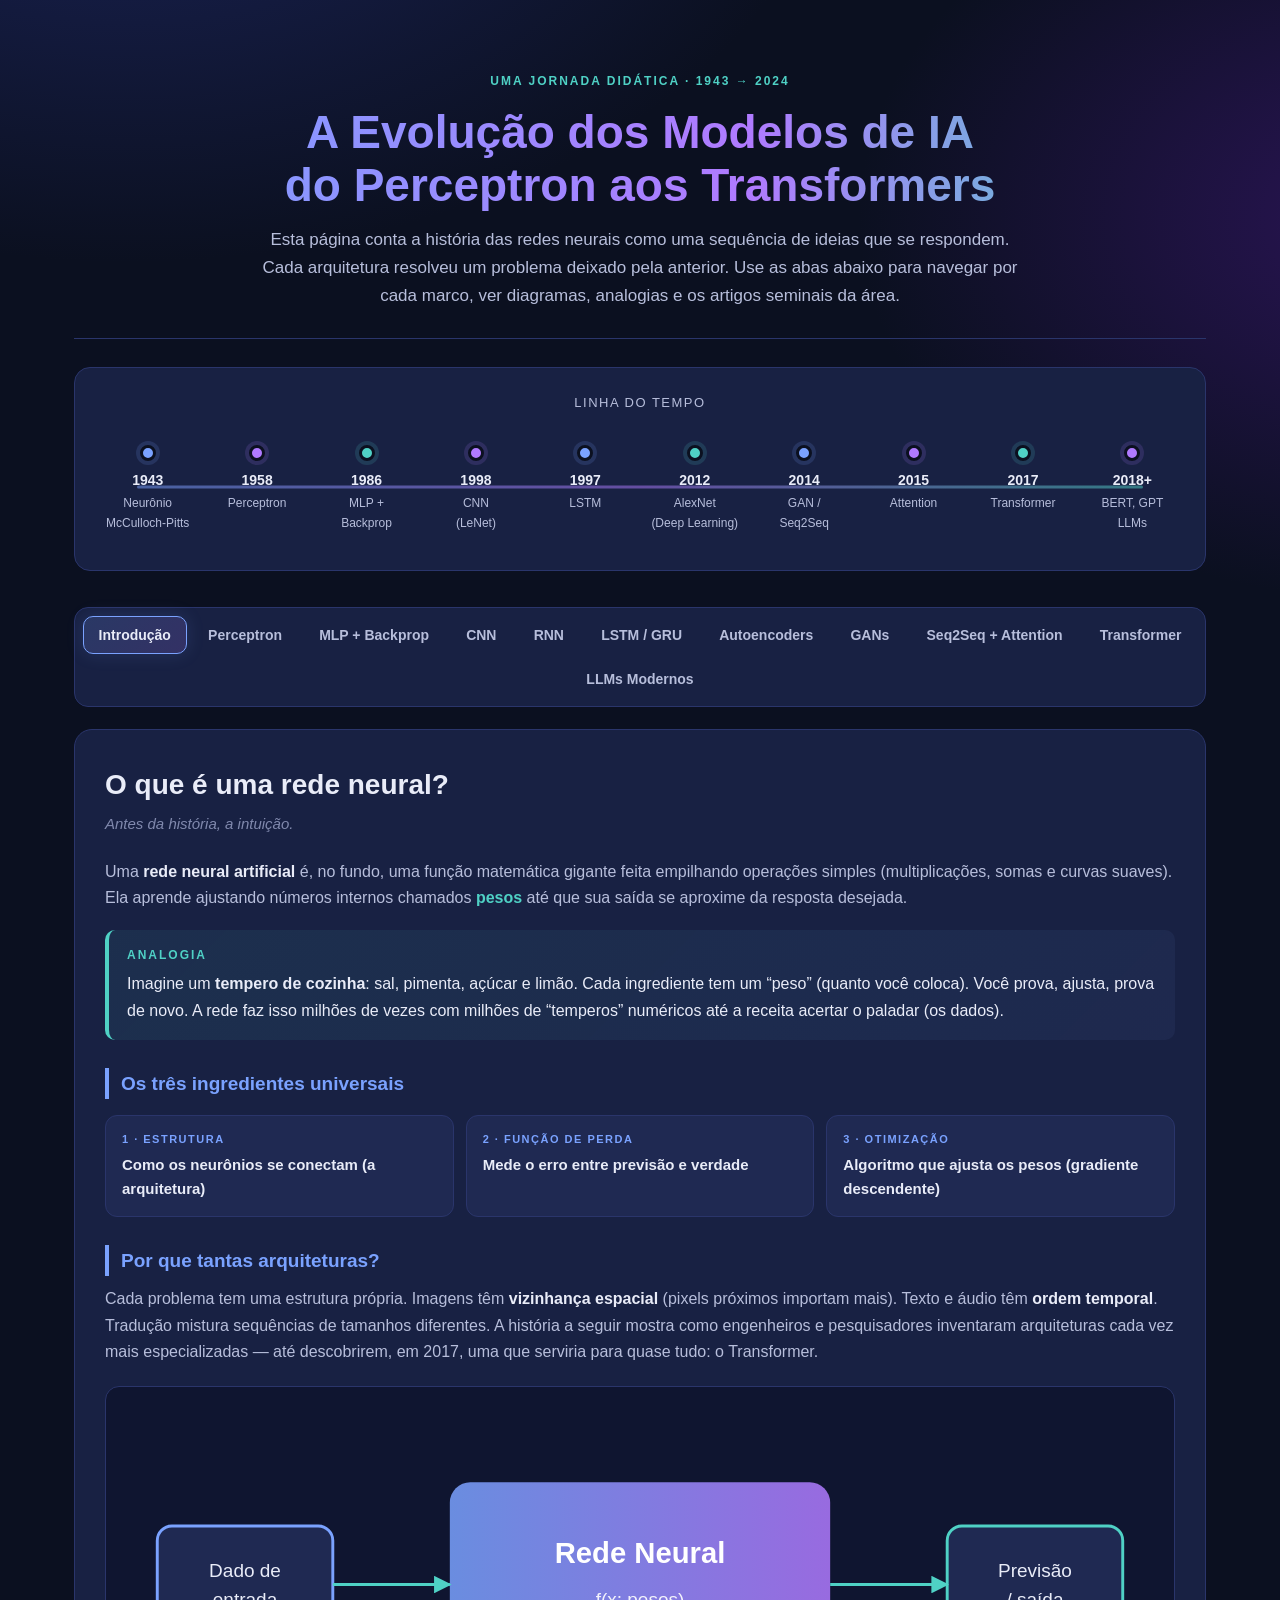
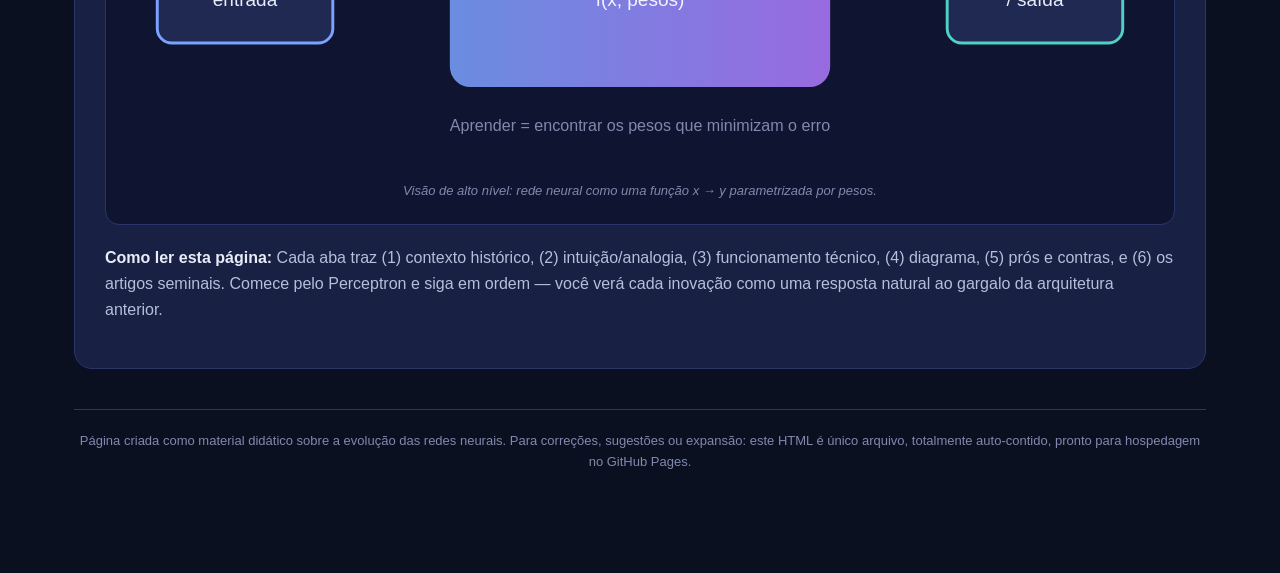
==== index.html @ 75348828 "Cria página index.html com o histórico das redes neurais" ====
<!DOCTYPE html>
<html lang="pt-BR">
<head>
<meta charset="UTF-8">
<meta name="viewport" content="width=device-width, initial-scale=1.0">
<title>A Evolução dos Modelos de IA — do Perceptron aos Transformers</title>
<style>
  /* ============ RESET & BASE ============ */
  * { box-sizing: border-box; margin: 0; padding: 0; }
  :root {
    --bg: #0b1020;
    --bg-soft: #131a32;
    --panel: #182143;
    --panel-2: #1f2952;
    --ink: #e9ecf8;
    --ink-soft: #b7bedb;
    --muted: #8089ad;
    --accent: #7aa2ff;
    --accent-2: #b07aff;
    --accent-3: #4fd1c5;
    --warn: #ffb86b;
    --good: #6ee7b7;
    --bad: #ff7a90;
    --line: #2a356b;
    --code: #0f1530;
  }
  html, body {
    background: radial-gradient(1200px 800px at 10% -10%, #1b245a 0%, transparent 60%),
                radial-gradient(1000px 700px at 110% 10%, #2a1455 0%, transparent 55%),
                var(--bg);
    color: var(--ink);
    font-family: 'Inter', -apple-system, BlinkMacSystemFont, 'Segoe UI', Roboto, Helvetica, Arial, sans-serif;
    line-height: 1.65;
    min-height: 100vh;
  }
  .wrap { max-width: 1180px; margin: 0 auto; padding: 32px 24px 80px; }

  /* ============ HEADER ============ */
  header.hero {
    text-align: center;
    padding: 40px 16px 28px;
    border-bottom: 1px solid var(--line);
    margin-bottom: 28px;
  }
  header.hero .eyebrow {
    color: var(--accent-3);
    font-weight: 600;
    letter-spacing: 2px;
    text-transform: uppercase;
    font-size: 12px;
    margin-bottom: 14px;
  }
  header.hero h1 {
    font-size: clamp(28px, 4vw, 46px);
    background: linear-gradient(90deg, #7aa2ff, #b07aff 60%, #4fd1c5);
    -webkit-background-clip: text;
    background-clip: text;
    color: transparent;
    margin-bottom: 14px;
    line-height: 1.15;
  }
  header.hero p.lead {
    color: var(--ink-soft);
    max-width: 760px;
    margin: 0 auto;
    font-size: 17px;
  }

  /* ============ TIMELINE ============ */
  .timeline-wrap {
    background: var(--panel);
    border: 1px solid var(--line);
    border-radius: 16px;
    padding: 24px 18px;
    margin: 28px 0 36px;
    overflow-x: auto;
  }
  .timeline-title {
    color: var(--ink-soft);
    font-size: 13px;
    letter-spacing: 1.5px;
    text-transform: uppercase;
    margin-bottom: 14px;
    text-align: center;
  }
  .timeline {
    display: flex;
    gap: 0;
    align-items: stretch;
    justify-content: space-between;
    min-width: 900px;
    position: relative;
    padding: 18px 0 12px;
  }
  .timeline::before {
    content: "";
    position: absolute;
    top: 50%; left: 4%; right: 4%;
    height: 3px;
    background: linear-gradient(90deg, var(--accent), var(--accent-2), var(--accent-3));
    border-radius: 3px;
    transform: translateY(-50%);
    opacity: 0.5;
  }
  .tnode {
    position: relative;
    flex: 1;
    text-align: center;
    padding: 0 4px;
  }
  .tnode .dot {
    width: 16px; height: 16px;
    background: var(--accent);
    border: 3px solid var(--bg);
    border-radius: 50%;
    margin: 0 auto;
    position: relative;
    z-index: 2;
    box-shadow: 0 0 0 4px rgba(122,162,255,0.15);
  }
  .tnode:nth-child(even) .dot { background: var(--accent-2); box-shadow: 0 0 0 4px rgba(176,122,255,0.15); }
  .tnode:nth-child(3n) .dot { background: var(--accent-3); box-shadow: 0 0 0 4px rgba(79,209,197,0.15); }
  .tnode .year { font-weight: 700; color: var(--ink); margin-top: 8px; font-size: 14px; }
  .tnode .label { color: var(--ink-soft); font-size: 12px; margin-top: 2px; }

  /* ============ TABS ============ */
  nav.tabs {
    display: flex;
    flex-wrap: wrap;
    gap: 6px;
    background: var(--panel);
    border: 1px solid var(--line);
    border-radius: 14px;
    padding: 8px;
    margin-bottom: 22px;
    position: sticky;
    top: 8px;
    z-index: 10;
    backdrop-filter: blur(8px);
  }
  nav.tabs button {
    flex: 1 1 auto;
    background: transparent;
    color: var(--ink-soft);
    border: 1px solid transparent;
    padding: 10px 14px;
    border-radius: 10px;
    font-weight: 600;
    font-size: 14px;
    cursor: pointer;
    transition: all 0.2s ease;
    white-space: nowrap;
  }
  nav.tabs button:hover {
    background: var(--panel-2);
    color: var(--ink);
  }
  nav.tabs button.active {
    background: linear-gradient(135deg, rgba(122,162,255,0.18), rgba(176,122,255,0.18));
    color: var(--ink);
    border-color: var(--accent);
    box-shadow: 0 0 18px rgba(122,162,255,0.15);
  }

  /* ============ PANELS ============ */
  .panel {
    display: none;
    background: var(--panel);
    border: 1px solid var(--line);
    border-radius: 18px;
    padding: 32px 30px;
    animation: fade 0.35s ease;
  }
  .panel.active { display: block; }
  @keyframes fade {
    from { opacity: 0; transform: translateY(6px); }
    to { opacity: 1; transform: translateY(0); }
  }
  .panel h2 {
    font-size: 28px;
    margin-bottom: 4px;
    color: var(--ink);
  }
  .panel .subtitle {
    color: var(--muted);
    font-style: italic;
    margin-bottom: 22px;
    font-size: 15px;
  }
  .panel h3 {
    color: var(--accent);
    margin-top: 28px;
    margin-bottom: 10px;
    font-size: 19px;
    border-left: 4px solid var(--accent);
    padding-left: 12px;
  }
  .panel h4 {
    color: var(--accent-3);
    margin-top: 18px;
    margin-bottom: 8px;
    font-size: 16px;
  }
  .panel p { color: var(--ink-soft); margin-bottom: 12px; }
  .panel ul, .panel ol {
    color: var(--ink-soft);
    margin: 8px 0 14px 22px;
  }
  .panel li { margin-bottom: 6px; }
  .panel strong { color: var(--ink); }
  .panel em { color: var(--accent-3); font-style: normal; font-weight: 600; }

  /* ============ ANALOGY BOX ============ */
  .analogy {
    background: linear-gradient(135deg, rgba(79,209,197,0.08), rgba(122,162,255,0.06));
    border-left: 4px solid var(--accent-3);
    border-radius: 10px;
    padding: 16px 18px;
    margin: 18px 0;
  }
  .analogy .tag {
    color: var(--accent-3);
    font-size: 12px;
    letter-spacing: 2px;
    text-transform: uppercase;
    font-weight: 700;
    margin-bottom: 6px;
    display: block;
  }
  .analogy p { color: var(--ink); margin: 0; }

  /* ============ INFO CARDS ============ */
  .cards {
    display: grid;
    grid-template-columns: repeat(auto-fit, minmax(220px, 1fr));
    gap: 12px;
    margin: 16px 0;
  }
  .card {
    background: var(--panel-2);
    border: 1px solid var(--line);
    border-radius: 12px;
    padding: 14px 16px;
  }
  .card .ck { color: var(--accent); font-size: 11px; letter-spacing: 1.5px; text-transform: uppercase; font-weight: 700; margin-bottom: 4px; }
  .card .cv { color: var(--ink); font-weight: 600; font-size: 15px; }

  /* ============ DIAGRAM CONTAINER ============ */
  .diagram {
    background: #0f1530;
    border: 1px solid var(--line);
    border-radius: 14px;
    padding: 22px;
    margin: 20px 0;
    text-align: center;
    overflow-x: auto;
  }
  .diagram svg { max-width: 100%; height: auto; }
  .diagram .caption {
    color: var(--muted);
    font-size: 13px;
    margin-top: 12px;
    font-style: italic;
  }

  /* ============ PAPERS LIST ============ */
  .papers {
    background: var(--panel-2);
    border-radius: 12px;
    padding: 16px 20px;
    margin: 18px 0;
    border-left: 4px solid var(--accent-2);
  }
  .papers h4 { margin-top: 0; color: var(--accent-2); }
  .papers .paper {
    padding: 10px 0;
    border-bottom: 1px dashed var(--line);
  }
  .papers .paper:last-child { border-bottom: none; }
  .papers .ptitle { color: var(--ink); font-weight: 600; }
  .papers .pauthors { color: var(--muted); font-size: 13px; }
  .papers .pyear { color: var(--accent-3); font-weight: 700; margin-right: 8px; }
  .papers a { color: var(--accent); text-decoration: none; }
  .papers a:hover { text-decoration: underline; }

  /* ============ PROS/CONS ============ */
  .proscons {
    display: grid;
    grid-template-columns: 1fr 1fr;
    gap: 14px;
    margin: 16px 0;
  }
  .proscons > div {
    background: var(--panel-2);
    border-radius: 10px;
    padding: 14px 16px;
  }
  .proscons .pros { border-left: 4px solid var(--good); }
  .proscons .cons { border-left: 4px solid var(--bad); }
  .proscons h4 { margin: 0 0 8px 0; }
  .proscons .pros h4 { color: var(--good); }
  .proscons .cons h4 { color: var(--bad); }
  .proscons ul { margin-left: 18px; font-size: 14px; }
  @media (max-width: 640px) {
    .proscons { grid-template-columns: 1fr; }
  }

  /* ============ FORMULA ============ */
  .formula {
    background: var(--code);
    border: 1px solid var(--line);
    border-radius: 10px;
    padding: 14px 18px;
    margin: 14px 0;
    font-family: 'JetBrains Mono', 'Courier New', monospace;
    color: var(--ink);
    overflow-x: auto;
    font-size: 15px;
  }
  .formula .fname {
    color: var(--accent-3);
    font-size: 12px;
    margin-bottom: 6px;
    letter-spacing: 1px;
    text-transform: uppercase;
  }

  /* ============ FOOTER ============ */
  footer {
    margin-top: 40px;
    padding: 20px 0;
    border-top: 1px solid var(--line);
    text-align: center;
    color: var(--muted);
    font-size: 13px;
  }
  footer a { color: var(--accent); text-decoration: none; }

  /* ============ SVG STYLES ============ */
  .svg-bg { fill: #0f1530; }
  .svg-node-fill { fill: #1f2952; }
  .svg-node-stroke { stroke: #7aa2ff; stroke-width: 2; }
  .svg-line { stroke: #4fd1c5; stroke-width: 1.6; fill: none; opacity: 0.7; }
  .svg-text { fill: #e9ecf8; font-family: 'Inter', sans-serif; font-size: 13px; }
  .svg-label { fill: #8089ad; font-size: 11px; }
  .svg-accent { fill: #b07aff; }

  /* ============ SCROLLBAR ============ */
  ::-webkit-scrollbar { width: 10px; height: 10px; }
  ::-webkit-scrollbar-track { background: var(--bg-soft); }
  ::-webkit-scrollbar-thumb { background: var(--panel-2); border-radius: 5px; }
  ::-webkit-scrollbar-thumb:hover { background: var(--line); }

</style>
</head>
<body>
<div class="wrap">

  <!-- ============ HEADER ============ -->
  <header class="hero">
    <div class="eyebrow">Uma jornada didática · 1943 → 2024</div>
    <h1>A Evolução dos Modelos de IA<br>do Perceptron aos Transformers</h1>
    <p class="lead">
      Esta página conta a história das redes neurais como uma sequência de ideias que se respondem.
      Cada arquitetura resolveu um problema deixado pela anterior. Use as abas abaixo para navegar
      por cada marco, ver diagramas, analogias e os artigos seminais da área.
    </p>
  </header>

  <!-- ============ TIMELINE ============ -->
  <div class="timeline-wrap">
    <div class="timeline-title">Linha do tempo</div>
    <div class="timeline">
      <div class="tnode"><div class="dot"></div><div class="year">1943</div><div class="label">Neurônio<br>McCulloch-Pitts</div></div>
      <div class="tnode"><div class="dot"></div><div class="year">1958</div><div class="label">Perceptron</div></div>
      <div class="tnode"><div class="dot"></div><div class="year">1986</div><div class="label">MLP +<br>Backprop</div></div>
      <div class="tnode"><div class="dot"></div><div class="year">1998</div><div class="label">CNN<br>(LeNet)</div></div>
      <div class="tnode"><div class="dot"></div><div class="year">1997</div><div class="label">LSTM</div></div>
      <div class="tnode"><div class="dot"></div><div class="year">2012</div><div class="label">AlexNet<br>(Deep Learning)</div></div>
      <div class="tnode"><div class="dot"></div><div class="year">2014</div><div class="label">GAN /<br>Seq2Seq</div></div>
      <div class="tnode"><div class="dot"></div><div class="year">2015</div><div class="label">Attention</div></div>
      <div class="tnode"><div class="dot"></div><div class="year">2017</div><div class="label">Transformer</div></div>
      <div class="tnode"><div class="dot"></div><div class="year">2018+</div><div class="label">BERT, GPT<br>LLMs</div></div>
    </div>
  </div>

  <!-- ============ TABS ============ -->
  <nav class="tabs" id="tabs">
    <button class="active" data-tab="intro">Introdução</button>
    <button data-tab="perceptron">Perceptron</button>
    <button data-tab="mlp">MLP + Backprop</button>
    <button data-tab="cnn">CNN</button>
    <button data-tab="rnn">RNN</button>
    <button data-tab="lstm">LSTM / GRU</button>
    <button data-tab="autoencoder">Autoencoders</button>
    <button data-tab="gan">GANs</button>
    <button data-tab="seq2seq">Seq2Seq + Attention</button>
    <button data-tab="transformer">Transformer</button>
    <button data-tab="llm">LLMs Modernos</button>
  </nav>

  <!-- ============ PANEL: INTRO ============ -->
  <section class="panel active" id="intro">
    <h2>O que é uma rede neural?</h2>
    <div class="subtitle">Antes da história, a intuição.</div>

    <p>
      Uma <strong>rede neural artificial</strong> é, no fundo, uma função matemática gigante feita
      empilhando operações simples (multiplicações, somas e curvas suaves). Ela aprende ajustando
      números internos chamados <em>pesos</em> até que sua saída se aproxime da resposta desejada.
    </p>

    <div class="analogy">
      <span class="tag">Analogia</span>
      <p>
        Imagine um <strong>tempero de cozinha</strong>: sal, pimenta, açúcar e limão. Cada ingrediente
        tem um “peso” (quanto você coloca). Você prova, ajusta, prova de novo. A rede faz isso milhões
        de vezes com milhões de “temperos” numéricos até a receita acertar o paladar (os dados).
      </p>
    </div>

    <h3>Os três ingredientes universais</h3>
    <div class="cards">
      <div class="card"><div class="ck">1 · Estrutura</div><div class="cv">Como os neurônios se conectam (a arquitetura)</div></div>
      <div class="card"><div class="ck">2 · Função de perda</div><div class="cv">Mede o erro entre previsão e verdade</div></div>
      <div class="card"><div class="ck">3 · Otimização</div><div class="cv">Algoritmo que ajusta os pesos (gradiente descendente)</div></div>
    </div>

    <h3>Por que tantas arquiteturas?</h3>
    <p>
      Cada problema tem uma estrutura própria. Imagens têm <strong>vizinhança espacial</strong>
      (pixels próximos importam mais). Texto e áudio têm <strong>ordem temporal</strong>. Tradução
      mistura sequências de tamanhos diferentes. A história a seguir mostra como engenheiros e
      pesquisadores inventaram arquiteturas cada vez mais especializadas — até descobrirem, em 2017,
      uma que serviria para quase tudo: o Transformer.
    </p>

    <div class="diagram">
      <svg viewBox="0 0 700 240" xmlns="http://www.w3.org/2000/svg">
        <defs>
          <linearGradient id="g1" x1="0" y1="0" x2="1" y2="0">
            <stop offset="0%" stop-color="#7aa2ff"/>
            <stop offset="100%" stop-color="#b07aff"/>
          </linearGradient>
        </defs>
        <!-- Entrada -->
        <rect x="20" y="80" width="120" height="80" rx="10" fill="#1f2952" stroke="#7aa2ff" stroke-width="2"/>
        <text x="80" y="115" text-anchor="middle" class="svg-text" fill="#e9ecf8">Dado de</text>
        <text x="80" y="135" text-anchor="middle" class="svg-text" fill="#e9ecf8">entrada</text>
        <!-- Modelo -->
        <rect x="220" y="50" width="260" height="140" rx="14" fill="url(#g1)" opacity="0.85"/>
        <text x="350" y="105" text-anchor="middle" font-size="20" font-weight="700" fill="#fff">Rede Neural</text>
        <text x="350" y="135" text-anchor="middle" font-size="13" fill="#fff" opacity="0.9">f(x; pesos)</text>
        <!-- Saída -->
        <rect x="560" y="80" width="120" height="80" rx="10" fill="#1f2952" stroke="#4fd1c5" stroke-width="2"/>
        <text x="620" y="115" text-anchor="middle" class="svg-text" fill="#e9ecf8">Previsão</text>
        <text x="620" y="135" text-anchor="middle" class="svg-text" fill="#e9ecf8">/ saída</text>
        <!-- Setas -->
        <path d="M140 120 L220 120" stroke="#4fd1c5" stroke-width="2" fill="none" marker-end="url(#arr)"/>
        <path d="M480 120 L560 120" stroke="#4fd1c5" stroke-width="2" fill="none" marker-end="url(#arr)"/>
        <defs>
          <marker id="arr" viewBox="0 0 10 10" refX="9" refY="5" markerWidth="6" markerHeight="6" orient="auto">
            <path d="M0 0 L10 5 L0 10 z" fill="#4fd1c5"/>
          </marker>
        </defs>
        <text x="350" y="220" text-anchor="middle" class="svg-label">Aprender = encontrar os pesos que minimizam o erro</text>
      </svg>
      <div class="caption">Visão de alto nível: rede neural como uma função x → y parametrizada por pesos.</div>
    </div>

    <p style="margin-top: 18px;">
      <strong>Como ler esta página:</strong> Cada aba traz (1) contexto histórico, (2) intuição/analogia,
      (3) funcionamento técnico, (4) diagrama, (5) prós e contras, e (6) os artigos seminais.
      Comece pelo Perceptron e siga em ordem — você verá cada inovação como uma resposta natural
      ao gargalo da arquitetura anterior.
    </p>
  </section>

  <!-- ============ PANEL: PERCEPTRON ============ -->
  <section class="panel" id="perceptron">
    <h2>Perceptron · 1958</h2>
    <div class="subtitle">O primeiro modelo que realmente “aprendia”.</div>

    <div class="cards">
      <div class="card"><div class="ck">Criador</div><div class="cv">Frank Rosenblatt</div></div>
      <div class="card"><div class="ck">Tarefa</div><div class="cv">Classificação binária linear</div></div>
      <div class="card"><div class="ck">Inspiração</div><div class="cv">Neurônio biológico (McCulloch-Pitts, 1943)</div></div>
      <div class="card"><div class="ck">Hardware</div><div class="cv">Mark I Perceptron (analógico, com motores)</div></div>
    </div>

    <h3>Contexto histórico</h3>
    <p>
      Em 1943, McCulloch e Pitts propuseram um modelo lógico do neurônio biológico: ele soma sinais
      de entrada e dispara se passar de um limiar. Em 1958, Frank Rosenblatt deu vida a essa ideia
      no <strong>Perceptron</strong>, um dispositivo que <em>ajustava</em> os pesos sozinho a cada
      erro. A imprensa noticiou que “a máquina pensante havia chegado”. Era um exagero — mas a
      ideia de aprender com dados começou ali.
    </p>

    <div class="analogy">
      <span class="tag">Analogia</span>
      <p>
        Pense num <strong>porteiro de balada</strong>. Ele olha algumas características da pessoa
        (idade aparente, vestimenta, comportamento) e dá um peso a cada uma. Se a soma ponderada
        passar de um limiar, libera a entrada; senão, barra. O perceptron é exatamente isso —
        e ele <em>aprende a ser um porteiro melhor</em> errando e corrigindo.
      </p>
    </div>

    <h3>Como funciona</h3>
    <p>
      O perceptron calcula uma soma ponderada das entradas e aplica uma função de ativação binária
      (degrau). Se o resultado for positivo, ele prevê classe 1; senão, classe 0.
    </p>

    <div class="formula">
      <div class="fname">Equação central</div>
      y = step(w₁·x₁ + w₂·x₂ + … + wₙ·xₙ + b)<br>
      <span style="color: var(--muted); font-size: 13px;">onde step(z) = 1 se z ≥ 0, senão 0</span>
    </div>

    <div class="diagram">
      <svg viewBox="0 0 700 320" xmlns="http://www.w3.org/2000/svg">
        <!-- entradas -->
        <circle cx="80" cy="60"  r="22" fill="#1f2952" stroke="#7aa2ff" stroke-width="2"/>
        <text x="80" y="65" text-anchor="middle" class="svg-text">x₁</text>
        <circle cx="80" cy="130" r="22" fill="#1f2952" stroke="#7aa2ff" stroke-width="2"/>
        <text x="80" y="135" text-anchor="middle" class="svg-text">x₂</text>
        <circle cx="80" cy="200" r="22" fill="#1f2952" stroke="#7aa2ff" stroke-width="2"/>
        <text x="80" y="205" text-anchor="middle" class="svg-text">x₃</text>
        <circle cx="80" cy="270" r="22" fill="#1f2952" stroke="#7aa2ff" stroke-width="2"/>
        <text x="80" y="275" text-anchor="middle" class="svg-text">1</text>
        <text x="80" y="298" text-anchor="middle" class="svg-label">(bias)</text>

        <!-- soma -->
        <circle cx="360" cy="165" r="40" fill="#b07aff" opacity="0.85"/>
        <text x="360" y="172" text-anchor="middle" font-size="22" fill="#fff" font-weight="700">Σ</text>

        <!-- ativação -->
        <rect x="460" y="135" width="100" height="60" rx="8" fill="#1f2952" stroke="#4fd1c5" stroke-width="2"/>
        <text x="510" y="160" text-anchor="middle" class="svg-text">step(z)</text>
        <text x="510" y="180" text-anchor="middle" class="svg-label">ativação</text>

        <!-- saída -->
        <circle cx="640" cy="165" r="24" fill="#4fd1c5" opacity="0.85"/>
        <text x="640" y="170" text-anchor="middle" font-size="16" fill="#0b1020" font-weight="700">y</text>

        <!-- linhas com pesos -->
        <line x1="102" y1="60"  x2="320" y2="155" stroke="#7aa2ff" stroke-width="1.5"/>
        <line x1="102" y1="130" x2="320" y2="160" stroke="#7aa2ff" stroke-width="1.5"/>
        <line x1="102" y1="200" x2="320" y2="170" stroke="#7aa2ff" stroke-width="1.5"/>
        <line x1="102" y1="270" x2="320" y2="180" stroke="#7aa2ff" stroke-width="1.5" stroke-dasharray="4 3"/>
        <text x="200" y="100" class="svg-label">w₁</text>
        <text x="200" y="140" class="svg-label">w₂</text>
        <text x="200" y="200" class="svg-label">w₃</text>
        <text x="200" y="245" class="svg-label">b</text>

        <line x1="400" y1="165" x2="460" y2="165" stroke="#4fd1c5" stroke-width="2"/>
        <line x1="560" y1="165" x2="616" y2="165" stroke="#4fd1c5" stroke-width="2"/>
      </svg>
      <div class="caption">Anatomia do perceptron: entradas → soma ponderada → ativação degrau → saída binária.</div>
    </div>

    <h3>Regra de aprendizado</h3>
    <p>
      Para cada exemplo errado, ajuste os pesos no sentido de corrigir o erro. Simples assim:
    </p>
    <div class="formula">
      <div class="fname">Regra do perceptron</div>
      wᵢ ← wᵢ + η · (y_real − y_previsto) · xᵢ
    </div>

    <h3>A grande limitação: o XOR</h3>
    <p>
      Em 1969, Marvin Minsky e Seymour Papert publicaram <em>Perceptrons</em> mostrando que um
      perceptron simples <strong>não consegue aprender o XOR</strong> (ou-exclusivo) — porque XOR
      não é linearmente separável. Foi um golpe duro: o financiamento para redes neurais minguou,
      iniciando o primeiro “inverno da IA”. A solução viria apenas em 1986, com o backpropagation.
    </p>

    <div class="proscons">
      <div class="pros">
        <h4>Pontos fortes</h4>
        <ul>
          <li>Primeiro modelo capaz de aprender</li>
          <li>Garantia matemática de convergência (se dados forem separáveis)</li>
          <li>Base conceitual de tudo que viria depois</li>
        </ul>
      </div>
      <div class="cons">
        <h4>Limitações</h4>
        <ul>
          <li>Só resolve problemas linearmente separáveis</li>
          <li>Não consegue XOR ou padrões não-lineares</li>
          <li>Uma única camada — sem representação hierárquica</li>
        </ul>
      </div>
    </div>

    <div class="papers">
      <h4>Artigos seminais</h4>
      <div class="paper">
        <span class="pyear">1943</span><span class="ptitle">A Logical Calculus of the Ideas Immanent in Nervous Activity</span><br>
        <span class="pauthors">Warren McCulloch, Walter Pitts — Bulletin of Mathematical Biophysics</span>
      </div>
      <div class="paper">
        <span class="pyear">1958</span><span class="ptitle">The Perceptron: A Probabilistic Model for Information Storage and Organization in the Brain</span><br>
        <span class="pauthors">Frank Rosenblatt — Psychological Review</span>
      </div>
      <div class="paper">
        <span class="pyear">1969</span><span class="ptitle">Perceptrons: An Introduction to Computational Geometry</span><br>
        <span class="pauthors">Marvin Minsky, Seymour Papert — MIT Press</span>
      </div>
    </div>
  </section>

  <!-- ============ PANEL: MLP ============ -->
  <section class="panel" id="mlp">
    <h2>MLP + Backpropagation · 1986</h2>
    <div class="subtitle">A descoberta que tirou as redes neurais do inverno.</div>

    <div class="cards">
      <div class="card"><div class="ck">Autores-chave</div><div class="cv">Rumelhart, Hinton, Williams</div></div>
      <div class="card"><div class="ck">Inovação</div><div class="cv">Empilhar camadas + treinar por gradiente</div></div>
      <div class="card"><div class="ck">Capacidade</div><div class="cv">Aproximador universal de funções</div></div>
      <div class="card"><div class="ck">Resolve</div><div class="cv">Problemas não-lineares como o XOR</div></div>
    </div>

    <h3>O salto conceitual</h3>
    <p>
      Se um perceptron desenha uma linha reta, dois perceptrons em camadas podem desenhar polígonos.
      Três camadas, formas arbitrárias. Em teoria, uma rede com uma <strong>camada oculta</strong>
      suficientemente grande pode aproximar <em>qualquer função contínua</em> (Teorema da Aproximação
      Universal, Cybenko 1989). O problema, durante décadas, foi: <strong>como treinar os pesos das
      camadas internas?</strong> A resposta foi o <strong>backpropagation</strong>.
    </p>

    <div class="analogy">
      <span class="tag">Analogia</span>
      <p>
        Imagine uma <strong>fábrica em linha de montagem</strong>. O carro sai com defeito no final.
        Você descobre que o erro veio de um operário do meio. Como você sabe a quem culpar? O
        <em>backpropagation</em> é a auditoria: você caminha de trás para frente, calculando o quanto
        cada operário (cada peso) contribuiu para o erro final — e ajusta cada um proporcionalmente.
      </p>
    </div>

    <h3>Como funciona</h3>
    <p>
      Uma MLP (Multi-Layer Perceptron) é uma pilha de camadas densas. Cada camada faz uma
      transformação linear (multiplicação por matriz de pesos) seguida de uma função de ativação
      <strong>não-linear</strong> (sigmoid, tanh, ReLU). A não-linearidade é crucial — sem ela,
      empilhar camadas seria equivalente a ter só uma.
    </p>

    <div class="formula">
      <div class="fname">Camada densa</div>
      h⁽ˡ⁾ = σ(W⁽ˡ⁾ · h⁽ˡ⁻¹⁾ + b⁽ˡ⁾)<br>
      <span style="color: var(--muted); font-size: 13px;">σ = sigmoid, tanh ou ReLU</span>
    </div>

    <div class="diagram">
      <svg viewBox="0 0 700 340" xmlns="http://www.w3.org/2000/svg">
        <!-- Camada entrada -->
        <g>
          <circle cx="80" cy="60"  r="18" fill="#1f2952" stroke="#7aa2ff" stroke-width="2"/>
          <circle cx="80" cy="130" r="18" fill="#1f2952" stroke="#7aa2ff" stroke-width="2"/>
          <circle cx="80" cy="200" r="18" fill="#1f2952" stroke="#7aa2ff" stroke-width="2"/>
          <circle cx="80" cy="270" r="18" fill="#1f2952" stroke="#7aa2ff" stroke-width="2"/>
          <text x="80" y="310" text-anchor="middle" class="svg-label">Entrada</text>
        </g>
        <!-- Camada oculta 1 -->
        <g>
          <circle cx="270" cy="45"  r="18" fill="#b07aff" opacity="0.7"/>
          <circle cx="270" cy="110" r="18" fill="#b07aff" opacity="0.7"/>
          <circle cx="270" cy="175" r="18" fill="#b07aff" opacity="0.7"/>
          <circle cx="270" cy="240" r="18" fill="#b07aff" opacity="0.7"/>
          <circle cx="270" cy="305" r="18" fill="#b07aff" opacity="0.7"/>
          <text x="270" y="335" text-anchor="middle" class="svg-label">Oculta 1</text>
        </g>
        <!-- Camada oculta 2 -->
        <g>
          <circle cx="460" cy="75"  r="18" fill="#b07aff" opacity="0.7"/>
          <circle cx="460" cy="145" r="18" fill="#b07aff" opacity="0.7"/>
          <circle cx="460" cy="215" r="18" fill="#b07aff" opacity="0.7"/>
          <circle cx="460" cy="285" r="18" fill="#b07aff" opacity="0.7"/>
          <text x="460" y="335" text-anchor="middle" class="svg-label">Oculta 2</text>
        </g>
        <!-- Saída -->
        <g>
          <circle cx="640" cy="130" r="20" fill="#4fd1c5" opacity="0.85"/>
          <circle cx="640" cy="210" r="20" fill="#4fd1c5" opacity="0.85"/>
          <text x="640" y="260" text-anchor="middle" class="svg-label">Saída</text>
        </g>
        <!-- Conexões (alguma amostra) -->
        <g stroke="#4fd1c5" stroke-width="0.6" opacity="0.4">
          <line x1="98" y1="60"  x2="252" y2="45"/><line x1="98" y1="60"  x2="252" y2="110"/><line x1="98" y1="60"  x2="252" y2="175"/><line x1="98" y1="60"  x2="252" y2="240"/><line x1="98" y1="60"  x2="252" y2="305"/>
          <line x1="98" y1="130" x2="252" y2="45"/><line x1="98" y1="130" x2="252" y2="110"/><line x1="98" y1="130" x2="252" y2="175"/><line x1="98" y1="130" x2="252" y2="240"/><line x1="98" y1="130" x2="252" y2="305"/>
          <line x1="98" y1="200" x2="252" y2="45"/><line x1="98" y1="200" x2="252" y2="110"/><line x1="98" y1="200" x2="252" y2="175"/><line x1="98" y1="200" x2="252" y2="240"/><line x1="98" y1="200" x2="252" y2="305"/>
          <line x1="98" y1="270" x2="252" y2="45"/><line x1="98" y1="270" x2="252" y2="110"/><line x1="98" y1="270" x2="252" y2="175"/><line x1="98" y1="270" x2="252" y2="240"/><line x1="98" y1="270" x2="252" y2="305"/>
          <line x1="288" y1="45"  x2="442" y2="75"/><line x1="288" y1="45"  x2="442" y2="145"/><line x1="288" y1="45"  x2="442" y2="215"/><line x1="288" y1="45"  x2="442" y2="285"/>
          <line x1="288" y1="110" x2="442" y2="75"/><line x1="288" y1="110" x2="442" y2="145"/><line x1="288" y1="110" x2="442" y2="215"/><line x1="288" y1="110" x2="442" y2="285"/>
          <line x1="288" y1="175" x2="442" y2="75"/><line x1="288" y1="175" x2="442" y2="145"/><line x1="288" y1="175" x2="442" y2="215"/><line x1="288" y1="175" x2="442" y2="285"/>
          <line x1="288" y1="240" x2="442" y2="75"/><line x1="288" y1="240" x2="442" y2="145"/><line x1="288" y1="240" x2="442" y2="215"/><line x1="288" y1="240" x2="442" y2="285"/>
          <line x1="288" y1="305" x2="442" y2="75"/><line x1="288" y1="305" x2="442" y2="145"/><line x1="288" y1="305" x2="442" y2="215"/><line x1="288" y1="305" x2="442" y2="285"/>
          <line x1="478" y1="75"  x2="620" y2="130"/><line x1="478" y1="75"  x2="620" y2="210"/>
          <line x1="478" y1="145" x2="620" y2="130"/><line x1="478" y1="145" x2="620" y2="210"/>
          <line x1="478" y1="215" x2="620" y2="130"/><line x1="478" y1="215" x2="620" y2="210"/>
          <line x1="478" y1="285" x2="620" y2="130"/><line x1="478" y1="285" x2="620" y2="210"/>
        </g>
        <!-- Seta backprop -->
        <path d="M640 30 Q 360 5 80 30" stroke="#ff7a90" stroke-width="2" fill="none" stroke-dasharray="6 4" marker-end="url(#arrR)"/>
        <text x="360" y="20" text-anchor="middle" fill="#ff7a90" font-size="12" font-weight="700">Backpropagation (erro flui para trás)</text>
        <defs>
          <marker id="arrR" viewBox="0 0 10 10" refX="9" refY="5" markerWidth="6" markerHeight="6" orient="auto">
            <path d="M0 0 L10 5 L0 10 z" fill="#ff7a90"/>
          </marker>
        </defs>
      </svg>
      <div class="caption">MLP com duas camadas ocultas. O sinal flui para frente; o erro, para trás (backprop).</div>
    </div>

    <h3>O algoritmo backpropagation em uma frase</h3>
    <p>
      Aplique a <strong>regra da cadeia</strong> do cálculo para propagar o gradiente do erro
      da saída até cada peso da rede, e atualize cada peso na direção oposta ao seu gradiente.
    </p>
    <div class="formula">
      <div class="fname">Atualização dos pesos</div>
      W ← W − η · ∂L/∂W
    </div>

    <div class="proscons">
      <div class="pros">
        <h4>Pontos fortes</h4>
        <ul>
          <li>Aproxima qualquer função (teorema universal)</li>
          <li>Treinável de ponta a ponta</li>
          <li>Base de quase todas as arquiteturas modernas</li>
        </ul>
      </div>
      <div class="cons">
        <h4>Limitações</h4>
        <ul>
          <li>Ignora estrutura espacial (imagens) e temporal (texto)</li>
          <li>Muitos parâmetros quando a entrada é grande</li>
          <li>Sofre com vanishing gradients em redes profundas (sigmoid/tanh)</li>
        </ul>
      </div>
    </div>

    <div class="papers">
      <h4>Artigos seminais</h4>
      <div class="paper">
        <span class="pyear">1986</span><span class="ptitle">Learning representations by back-propagating errors</span><br>
        <span class="pauthors">David Rumelhart, Geoffrey Hinton, Ronald Williams — Nature</span>
      </div>
      <div class="paper">
        <span class="pyear">1989</span><span class="ptitle">Approximation by superpositions of a sigmoidal function</span><br>
        <span class="pauthors">George Cybenko — Mathematics of Control, Signals and Systems</span>
      </div>
      <div class="paper">
        <span class="pyear">1991</span><span class="ptitle">Multilayer feedforward networks are universal approximators</span><br>
        <span class="pauthors">Kurt Hornik — Neural Networks</span>
      </div>
    </div>
  </section>

  <!-- ============ PANEL: CNN ============ -->
  <section class="panel" id="cnn">
    <h2>CNN · Redes Convolucionais · 1989 / 1998 / 2012</h2>
    <div class="subtitle">A arquitetura que aprendeu a “ver”.</div>

    <div class="cards">
      <div class="card"><div class="ck">Pioneiro</div><div class="cv">Yann LeCun (LeNet-5, 1998)</div></div>
      <div class="card"><div class="ck">Inspiração</div><div class="cv">Córtex visual (Hubel & Wiesel, 1962)</div></div>
      <div class="card"><div class="ck">Marco</div><div class="cv">AlexNet (2012) — venceu o ImageNet por enorme margem</div></div>
      <div class="card"><div class="ck">Aplicações</div><div class="cv">Visão computacional, áudio, sinais 1D/2D/3D</div></div>
    </div>

    <h3>O problema que a MLP não resolvia bem</h3>
    <p>
      Uma imagem 224×224 RGB tem mais de 150 mil pixels. Uma MLP conectaria cada pixel a cada
      neurônio da próxima camada — bilhões de parâmetros e <strong>nenhuma sensibilidade à
      vizinhança</strong>. Um gato à esquerda da imagem precisaria ser aprendido de novo se
      aparecesse à direita. A CNN resolve isso com <em>duas grandes ideias</em>:
    </p>
    <ol>
      <li><strong>Conexões locais</strong> — cada neurônio olha só uma janelinha da imagem.</li>
      <li><strong>Pesos compartilhados</strong> — a mesma janelinha (filtro) varre a imagem inteira.</li>
    </ol>

    <div class="analogy">
      <span class="tag">Analogia</span>
      <p>
        Imagine que você está procurando o <strong>logotipo da Coca-Cola</strong> num jornal inteiro.
        Você não olha cada letrinha isoladamente — você passa um “carimbo do logotipo” por cima
        da página, deslizando, e marca onde ele bate. Um filtro convolucional é exatamente esse
        carimbo. A rede aprende muitos carimbos diferentes: um para bordas verticais, outro para
        cantos, outro para texturas, e por aí vai.
      </p>
    </div>

    <h3>Como funciona uma camada convolucional</h3>
    <p>
      Um <strong>filtro</strong> (ou kernel) é uma pequena matriz, normalmente 3×3 ou 5×5. Ele
      desliza sobre a imagem fazendo um produto interno em cada posição. O resultado é um
      <em>mapa de ativações</em> que destaca onde o padrão do filtro apareceu. Empilhando muitas
      camadas, a rede aprende uma <strong>hierarquia de features</strong>: bordas → texturas →
      partes → objetos.
    </p>

    <div class="diagram">
      <svg viewBox="0 0 760 320" xmlns="http://www.w3.org/2000/svg">
        <!-- input image grid -->
        <g transform="translate(20,40)">
          <text x="80" y="-10" text-anchor="middle" class="svg-label">Imagem de entrada (6×6)</text>
          <g stroke="#7aa2ff" stroke-width="1" fill="#1f2952">
            <rect x="0"  y="0"   width="24" height="24"/><rect x="24" y="0"   width="24" height="24"/><rect x="48" y="0"   width="24" height="24"/><rect x="72" y="0"   width="24" height="24"/><rect x="96" y="0"   width="24" height="24"/><rect x="120" y="0"  width="24" height="24"/>
            <rect x="0"  y="24"  width="24" height="24"/><rect x="24" y="24"  width="24" height="24"/><rect x="48" y="24"  width="24" height="24"/><rect x="72" y="24"  width="24" height="24"/><rect x="96" y="24"  width="24" height="24"/><rect x="120" y="24" width="24" height="24"/>
            <rect x="0"  y="48"  width="24" height="24"/><rect x="24" y="48"  width="24" height="24"/><rect x="48" y="48"  width="24" height="24"/><rect x="72" y="48"  width="24" height="24"/><rect x="96" y="48"  width="24" height="24"/><rect x="120" y="48" width="24" height="24"/>
            <rect x="0"  y="72"  width="24" height="24"/><rect x="24" y="72"  width="24" height="24"/><rect x="48" y="72"  width="24" height="24"/><rect x="72" y="72"  width="24" height="24"/><rect x="96" y="72"  width="24" height="24"/><rect x="120" y="72" width="24" height="24"/>
            <rect x="0"  y="96"  width="24" height="24"/><rect x="24" y="96"  width="24" height="24"/><rect x="48" y="96"  width="24" height="24"/><rect x="72" y="96"  width="24" height="24"/><rect x="96" y="96"  width="24" height="24"/><rect x="120" y="96" width="24" height="24"/>
            <rect x="0"  y="120" width="24" height="24"/><rect x="24" y="120" width="24" height="24"/><rect x="48" y="120" width="24" height="24"/><rect x="72" y="120" width="24" height="24"/><rect x="96" y="120" width="24" height="24"/><rect x="120" y="120" width="24" height="24"/>
          </g>
          <!-- kernel highlight -->
          <rect x="24" y="24" width="72" height="72" fill="none" stroke="#ffb86b" stroke-width="3"/>
          <text x="60" y="170" text-anchor="middle" fill="#ffb86b" font-size="12" font-weight="700">filtro 3×3 desliza</text>
        </g>

        <!-- arrow -->
        <path d="M195 100 L290 100" stroke="#4fd1c5" stroke-width="2" fill="none" marker-end="url(#arr2)"/>
        <text x="240" y="90" text-anchor="middle" class="svg-label">convolução</text>

        <!-- feature map -->
        <g transform="translate(310,55)">
          <text x="60" y="-5" text-anchor="middle" class="svg-label">Mapa de ativações</text>
          <g stroke="#b07aff" stroke-width="1">
            <rect x="0"  y="0"  width="30" height="30" fill="#2a1b50"/><rect x="30" y="0"  width="30" height="30" fill="#5d3aa8"/><rect x="60" y="0"  width="30" height="30" fill="#3a2580"/><rect x="90" y="0"  width="30" height="30" fill="#1f2952"/>
            <rect x="0"  y="30" width="30" height="30" fill="#3a2580"/><rect x="30" y="30" width="30" height="30" fill="#7a4cd8" /><rect x="60" y="30" width="30" height="30" fill="#5d3aa8"/><rect x="90" y="30" width="30" height="30" fill="#1f2952"/>
            <rect x="0"  y="60" width="30" height="30" fill="#1f2952"/><rect x="30" y="60" width="30" height="30" fill="#3a2580"/><rect x="60" y="60" width="30" height="30" fill="#5d3aa8"/><rect x="90" y="60" width="30" height="30" fill="#3a2580"/>
            <rect x="0"  y="90" width="30" height="30" fill="#1f2952"/><rect x="30" y="90" width="30" height="30" fill="#1f2952"/><rect x="60" y="90" width="30" height="30" fill="#3a2580"/><rect x="90" y="90" width="30" height="30" fill="#5d3aa8"/>
          </g>
        </g>

        <path d="M450 110 L530 110" stroke="#4fd1c5" stroke-width="2" fill="none" marker-end="url(#arr2)"/>
        <text x="490" y="100" text-anchor="middle" class="svg-label">pooling</text>

        <!-- pooled -->
        <g transform="translate(550,75)">
          <text x="35" y="-5" text-anchor="middle" class="svg-label">Pool 2×2</text>
          <g stroke="#4fd1c5" stroke-width="1">
            <rect x="0"  y="0"  width="35" height="35" fill="#0a3a36"/><rect x="35" y="0"  width="35" height="35" fill="#185a52"/>
            <rect x="0"  y="35" width="35" height="35" fill="#185a52"/><rect x="35" y="35" width="35" height="35" fill="#268075"/>
          </g>
        </g>

        <path d="M640 110 L700 110" stroke="#4fd1c5" stroke-width="2" fill="none" marker-end="url(#arr2)"/>
        <text x="720" y="115" text-anchor="middle" fill="#4fd1c5" font-size="14" font-weight="700">...</text>

        <defs>
          <marker id="arr2" viewBox="0 0 10 10" refX="9" refY="5" markerWidth="6" markerHeight="6" orient="auto">
            <path d="M0 0 L10 5 L0 10 z" fill="#4fd1c5"/>
          </marker>
        </defs>

        <!-- hierarchy of features -->
        <g transform="translate(20,220)">
          <text x="0" y="0" fill="#e9ecf8" font-size="13" font-weight="600">Hierarquia de features aprendida:</text>
          <text x="0" y="22" class="svg-label">camada 1: bordas, gradientes  →  camada 2: cantos, curvas  →  camada 3: olhos, rodas  →  camada 4: faces, carros</text>
        </g>
      </svg>
      <div class="caption">Pipeline típico: convolução → ativação → pooling, repetido várias vezes, criando features cada vez mais abstratas.</div>
    </div>

    <h3>Pooling: resumindo a informação</h3>
    <p>
      Depois da convolução, geralmente vem o <strong>pooling</strong> (max-pooling, por exemplo):
      pegue o maior valor de cada janelinha 2×2. Isso reduz o tamanho do mapa e dá uma invariância
      a pequenas translações — o gato continua sendo um gato mesmo se mover dois pixels.
    </p>

    <h3>O “momento ImageNet” (2012)</h3>
    <p>
      Em 2012, a <strong>AlexNet</strong> de Krizhevsky, Sutskever e Hinton venceu a competição
      ImageNet com erro de 15,3% — quase 11 pontos abaixo do segundo colocado. Foi o pontapé do
      <em>deep learning</em> moderno. Três fatores convergiram: <strong>dados massivos</strong>
      (ImageNet), <strong>GPUs</strong> e a função de ativação <strong>ReLU</strong> que evitou o
      vanishing gradient.
    </p>

    <div class="proscons">
      <div class="pros">
        <h4>Pontos fortes</h4>
        <ul>
          <li>Aproveita estrutura espacial das imagens</li>
          <li>Pouquíssimos parâmetros (pesos compartilhados)</li>
          <li>Invariância a translação</li>
          <li>Funciona em 1D (áudio), 2D (imagem) e 3D (vídeo)</li>
        </ul>
      </div>
      <div class="cons">
        <h4>Limitações</h4>
        <ul>
          <li>Janela de visão local — difícil capturar relações distantes</li>
          <li>Não modela bem sequências longas</li>
          <li>Precisa de muitos dados rotulados</li>
        </ul>
      </div>
    </div>

    <div class="papers">
      <h4>Artigos seminais</h4>
      <div class="paper">
        <span class="pyear">1980</span><span class="ptitle">Neocognitron: A Self-organizing Neural Network Model</span><br>
        <span class="pauthors">Kunihiko Fukushima — precursor das CNNs</span>
      </div>
      <div class="paper">
        <span class="pyear">1998</span><span class="ptitle">Gradient-Based Learning Applied to Document Recognition (LeNet-5)</span><br>
        <span class="pauthors">Yann LeCun, Léon Bottou, Yoshua Bengio, Patrick Haffner — Proceedings of the IEEE</span>
      </div>
      <div class="paper">
        <span class="pyear">2012</span><span class="ptitle">ImageNet Classification with Deep Convolutional Neural Networks (AlexNet)</span><br>
        <span class="pauthors">Alex Krizhevsky, Ilya Sutskever, Geoffrey Hinton — NeurIPS</span>
      </div>
      <div class="paper">
        <span class="pyear">2014</span><span class="ptitle">Very Deep Convolutional Networks for Large-Scale Image Recognition (VGG)</span><br>
        <span class="pauthors">Karen Simonyan, Andrew Zisserman</span>
      </div>
      <div class="paper">
        <span class="pyear">2015</span><span class="ptitle">Deep Residual Learning for Image Recognition (ResNet)</span><br>
        <span class="pauthors">Kaiming He, Xiangyu Zhang, Shaoqing Ren, Jian Sun — CVPR</span>
      </div>
    </div>
  </section>

  <!-- ============ PANEL: RNN ============ -->
  <section class="panel" id="rnn">
    <h2>RNN · Redes Recorrentes · anos 80-90</h2>
    <div class="subtitle">Quando a rede precisou de memória.</div>

    <div class="cards">
      <div class="card"><div class="ck">Pioneiros</div><div class="cv">John Hopfield, Jeffrey Elman, Michael Jordan</div></div>
      <div class="card"><div class="ck">Tarefa</div><div class="cv">Modelar sequências (texto, áudio, séries temporais)</div></div>
      <div class="card"><div class="ck">Ideia central</div><div class="cv">Reusar a saída anterior como parte da entrada</div></div>
      <div class="card"><div class="ck">Sucessoras</div><div class="cv">LSTM, GRU, depois Transformers</div></div>
    </div>

    <h3>Por que uma MLP não basta para texto?</h3>
    <p>
      Numa MLP, a ordem dos elementos não importa. Mas em <strong>“O gato comeu o rato”</strong> e
      <strong>“O rato comeu o gato”</strong>, a ordem muda tudo. Precisamos de uma rede que mantenha
      uma <em>memória interna</em> do que veio antes. A solução: criar uma <strong>conexão de
      laço</strong> que reinjeta o estado oculto da rede a cada passo de tempo.
    </p>

    <div class="analogy">
      <span class="tag">Analogia</span>
      <p>
        Pense num <strong>contador de histórias</strong>. A cada nova palavra, ele lembra do contexto
        anterior. “Era uma vez…” cria expectativas para o que vem em seguida. A RNN é esse contador:
        a cada palavra, atualiza sua “memória de trabalho” e prevê a próxima.
      </p>
    </div>

    <h3>Como funciona</h3>
    <p>
      A cada passo de tempo <em>t</em>, a RNN recebe uma entrada xₜ e o estado anterior hₜ₋₁,
      e produz um novo estado hₜ e uma saída yₜ. A <em>mesma</em> matriz de pesos é usada em todos
      os passos — exatamente como filtros compartilhados em CNNs, só que ao longo do tempo.
    </p>

    <div class="formula">
      <div class="fname">Equações da RNN simples (Elman)</div>
      hₜ = tanh(Wₕₕ · hₜ₋₁ + Wₓₕ · xₜ + bₕ)<br>
      yₜ = Wₕᵧ · hₜ + bᵧ
    </div>

    <div class="diagram">
      <svg viewBox="0 0 760 280" xmlns="http://www.w3.org/2000/svg">
        <!-- compact form -->
        <g transform="translate(20,30)">
          <text x="80" y="-5" text-anchor="middle" class="svg-label">Forma compacta</text>
          <rect x="20" y="20" width="120" height="80" rx="10" fill="#b07aff" opacity="0.85"/>
          <text x="80" y="70" text-anchor="middle" fill="#fff" font-weight="700" font-size="18">RNN</text>
          <text x="80" y="130" text-anchor="middle" class="svg-text">x</text>
          <text x="80" y="0" text-anchor="middle" class="svg-text">y</text>
          <path d="M80 115 L80 100" stroke="#4fd1c5" stroke-width="2" marker-end="url(#arr3)"/>
          <path d="M80 20 L80 5" stroke="#4fd1c5" stroke-width="2" marker-end="url(#arr3)"/>
          <!-- loop -->
          <path d="M140 60 C 180 60, 180 30, 140 30" stroke="#ffb86b" stroke-width="2.5" fill="none" marker-end="url(#arr4)"/>
          <text x="195" y="50" fill="#ffb86b" font-size="12" font-weight="700">h</text>
        </g>

        <!-- arrow to unrolled -->
        <text x="250" y="80" class="svg-label">=</text>

        <!-- unrolled form -->
        <g transform="translate(290,30)">
          <text x="220" y="-5" text-anchor="middle" class="svg-label">Forma desenrolada no tempo</text>
          <!-- 4 cells -->
          <rect x="0"   y="60" width="80" height="60" rx="8" fill="#b07aff" opacity="0.85"/>
          <text x="40"  y="95" text-anchor="middle" fill="#fff" font-weight="700">RNN</text>
          <rect x="120" y="60" width="80" height="60" rx="8" fill="#b07aff" opacity="0.85"/>
          <text x="160" y="95" text-anchor="middle" fill="#fff" font-weight="700">RNN</text>
          <rect x="240" y="60" width="80" height="60" rx="8" fill="#b07aff" opacity="0.85"/>
          <text x="280" y="95" text-anchor="middle" fill="#fff" font-weight="700">RNN</text>
          <rect x="360" y="60" width="80" height="60" rx="8" fill="#b07aff" opacity="0.85"/>
          <text x="400" y="95" text-anchor="middle" fill="#fff" font-weight="700">RNN</text>
          <!-- horizontal arrows (state) -->
          <path d="M80  90 L120 90" stroke="#ffb86b" stroke-width="2" marker-end="url(#arr5)"/>
          <path d="M200 90 L240 90" stroke="#ffb86b" stroke-width="2" marker-end="url(#arr5)"/>
          <path d="M320 90 L360 90" stroke="#ffb86b" stroke-width="2" marker-end="url(#arr5)"/>
          <text x="100" y="82" fill="#ffb86b" class="svg-label">h₀</text>
          <text x="220" y="82" fill="#ffb86b" class="svg-label">h₁</text>
          <text x="340" y="82" fill="#ffb86b" class="svg-label">h₂</text>
          <!-- inputs/outputs -->
          <text x="40"  y="160" text-anchor="middle" class="svg-text">x₁</text>
          <text x="160" y="160" text-anchor="middle" class="svg-text">x₂</text>
          <text x="280" y="160" text-anchor="middle" class="svg-text">x₃</text>
          <text x="400" y="160" text-anchor="middle" class="svg-text">x₄</text>
          <text x="40"  y="40" text-anchor="middle" class="svg-text">y₁</text>
          <text x="160" y="40" text-anchor="middle" class="svg-text">y₂</text>
          <text x="280" y="40" text-anchor="middle" class="svg-text">y₃</text>
          <text x="400" y="40" text-anchor="middle" class="svg-text">y₄</text>
          <path d="M40  148 L40  120" stroke="#4fd1c5" stroke-width="1.5" marker-end="url(#arr5)"/>
          <path d="M160 148 L160 120" stroke="#4fd1c5" stroke-width="1.5" marker-end="url(#arr5)"/>
          <path d="M280 148 L280 120" stroke="#4fd1c5" stroke-width="1.5" marker-end="url(#arr5)"/>
          <path d="M400 148 L400 120" stroke="#4fd1c5" stroke-width="1.5" marker-end="url(#arr5)"/>
          <path d="M40  60  L40  46"  stroke="#4fd1c5" stroke-width="1.5" marker-end="url(#arr5)"/>
          <path d="M160 60  L160 46"  stroke="#4fd1c5" stroke-width="1.5" marker-end="url(#arr5)"/>
          <path d="M280 60  L280 46"  stroke="#4fd1c5" stroke-width="1.5" marker-end="url(#arr5)"/>
          <path d="M400 60  L400 46"  stroke="#4fd1c5" stroke-width="1.5" marker-end="url(#arr5)"/>
          <text x="220" y="200" text-anchor="middle" class="svg-label">"O" → "gato" → "comeu" → "o" ...</text>
        </g>

        <defs>
          <marker id="arr3" viewBox="0 0 10 10" refX="9" refY="5" markerWidth="6" markerHeight="6" orient="auto"><path d="M0 0 L10 5 L0 10 z" fill="#4fd1c5"/></marker>
          <marker id="arr4" viewBox="0 0 10 10" refX="9" refY="5" markerWidth="6" markerHeight="6" orient="auto"><path d="M0 0 L10 5 L0 10 z" fill="#ffb86b"/></marker>
          <marker id="arr5" viewBox="0 0 10 10" refX="9" refY="5" markerWidth="6" markerHeight="6" orient="auto"><path d="M0 0 L10 5 L0 10 z" fill="#ffb86b"/></marker>
        </defs>
      </svg>
      <div class="caption">A RNN aplicada repetidamente a uma sequência. O estado oculto h carrega informação de um passo para o próximo.</div>
    </div>

    <h3>O grande problema: gradientes que somem (ou explodem)</h3>
    <p>
      Para treinar uma RNN, o backprop precisa ser feito ao longo do tempo (BPTT, <em>Backprop
      Through Time</em>). Mas quando a sequência é longa, os gradientes são multiplicados muitas
      vezes pela mesma matriz — e isso faz com que eles ou desapareçam (vanishing) ou explodam
      (exploding). Na prática, RNNs simples têm <strong>memória curta</strong>: esquecem o que
      aconteceu há 20 ou 30 passos atrás. A solução veio com as LSTMs.
    </p>

    <div class="proscons">
      <div class="pros">
        <h4>Pontos fortes</h4>
        <ul>
          <li>Processa sequências de tamanho variável</li>
          <li>Compartilha pesos no tempo (eficiente)</li>
          <li>Conceitualmente elegante</li>
        </ul>
      </div>
      <div class="cons">
        <h4>Limitações</h4>
        <ul>
          <li>Memória curta (vanishing gradients)</li>
          <li>Treinamento é sequencial → lento</li>
          <li>Difícil paralelizar em GPU</li>
        </ul>
      </div>
    </div>

    <div class="papers">
      <h4>Artigos seminais</h4>
      <div class="paper">
        <span class="pyear">1982</span><span class="ptitle">Neural networks and physical systems with emergent collective computational abilities</span><br>
        <span class="pauthors">John Hopfield — PNAS (Rede de Hopfield)</span>
      </div>
      <div class="paper">
        <span class="pyear">1990</span><span class="ptitle">Finding Structure in Time</span><br>
        <span class="pauthors">Jeffrey Elman — Cognitive Science (RNN de Elman)</span>
      </div>
      <div class="paper">
        <span class="pyear">1994</span><span class="ptitle">Learning Long-Term Dependencies with Gradient Descent is Difficult</span><br>
        <span class="pauthors">Yoshua Bengio, Patrice Simard, Paolo Frasconi — IEEE Trans. on NN</span>
      </div>
    </div>
  </section>

  <!-- ============ PANEL: LSTM ============ -->
  <section class="panel" id="lstm">
    <h2>LSTM e GRU · 1997 / 2014</h2>
    <div class="subtitle">A engenharia de uma memória longa.</div>

    <div class="cards">
      <div class="card"><div class="ck">Autores LSTM</div><div class="cv">Sepp Hochreiter, Jürgen Schmidhuber</div></div>
      <div class="card"><div class="ck">Autor GRU</div><div class="cv">Kyunghyun Cho et al.</div></div>
      <div class="card"><div class="ck">Inovação</div><div class="cv">Portões (gates) que controlam o fluxo de memória</div></div>
      <div class="card"><div class="ck">Reinado</div><div class="cv">Estado da arte em NLP de 2014 até 2017</div></div>
    </div>

    <h3>A grande sacada: portões</h3>
    <p>
      A LSTM (<em>Long Short-Term Memory</em>) introduziu uma “esteira” chamada <strong>célula de
      estado</strong> (cₜ) que atravessa o tempo quase sem ser modificada. Em volta dessa esteira,
      três portões aprendem a regular o que entra, o que sai e o que se esquece:
    </p>
    <ul>
      <li><strong>Forget gate (f)</strong> — decide o que apagar da memória.</li>
      <li><strong>Input gate (i)</strong> — decide o que adicionar.</li>
      <li><strong>Output gate (o)</strong> — decide o que expor para a próxima camada.</li>
    </ul>

    <div class="analogy">
      <span class="tag">Analogia</span>
      <p>
        Imagine sua <strong>memória de uma reunião longa</strong>. Você não anota tudo — você decide
        em tempo real o que <em>esquecer</em> (“detalhe irrelevante”), o que <em>guardar</em>
        (“decisão importante”) e o que <em>compartilhar</em> com seu colega no momento certo. A LSTM
        faz isso com portões diferenciáveis que a própria rede aprende a ajustar.
      </p>
    </div>

    <div class="formula">
      <div class="fname">Célula LSTM (Hochreiter & Schmidhuber, 1997)</div>
      fₜ = σ(Wf · [hₜ₋₁, xₜ] + bf)        ← forget gate<br>
      iₜ = σ(Wi · [hₜ₋₁, xₜ] + bi)         ← input gate<br>
      c̃ₜ = tanh(Wc · [hₜ₋₁, xₜ] + bc)     ← candidato<br>
      cₜ = fₜ ⊙ cₜ₋₁ + iₜ ⊙ c̃ₜ            ← nova memória<br>
      oₜ = σ(Wo · [hₜ₋₁, xₜ] + bo)         ← output gate<br>
      hₜ = oₜ ⊙ tanh(cₜ)                   ← novo estado
    </div>

    <div class="diagram">
      <svg viewBox="0 0 760 320" xmlns="http://www.w3.org/2000/svg">
        <!-- container -->
        <rect x="40" y="40" width="680" height="220" rx="16" fill="#1f2952" stroke="#7aa2ff" stroke-width="2"/>
        <text x="380" y="30" text-anchor="middle" fill="#7aa2ff" font-size="13" font-weight="700">Célula LSTM</text>

        <!-- esteira de memória -->
        <line x1="40"  y1="90" x2="720" y2="90" stroke="#4fd1c5" stroke-width="4"/>
        <text x="60" y="80" fill="#4fd1c5" font-size="11" font-weight="700">c_{t-1}</text>
        <text x="690" y="80" fill="#4fd1c5" font-size="11" font-weight="700">c_t</text>

        <!-- forget gate -->
        <circle cx="180" cy="90" r="22" fill="#ff7a90" opacity="0.9"/>
        <text x="180" y="95" text-anchor="middle" fill="#fff" font-weight="700" font-size="14">×</text>
        <text x="180" y="135" text-anchor="middle" fill="#ff7a90" class="svg-label">forget f</text>
        <path d="M180 200 L180 115" stroke="#ff7a90" stroke-width="1.5" marker-end="url(#arr6)"/>

        <!-- input + candidate -->
        <circle cx="340" cy="90" r="22" fill="#ffb86b" opacity="0.9"/>
        <text x="340" y="95" text-anchor="middle" fill="#fff" font-weight="700" font-size="14">+</text>
        <text x="340" y="135" text-anchor="middle" fill="#ffb86b" class="svg-label">input i ⊙ c̃</text>
        <path d="M340 200 L340 115" stroke="#ffb86b" stroke-width="1.5" marker-end="url(#arr6)"/>

        <!-- output gate -->
        <circle cx="540" cy="90" r="22" fill="#b07aff" opacity="0.9"/>
        <text x="540" y="95" text-anchor="middle" fill="#fff" font-weight="700" font-size="14">×</text>
        <text x="540" y="135" text-anchor="middle" fill="#b07aff" class="svg-label">output o</text>

        <!-- inputs/outputs of cell -->
        <text x="80" y="240" text-anchor="middle" class="svg-text">h_{t-1}, x_t</text>
        <rect x="60" y="195" width="500" height="12" fill="#7aa2ff" opacity="0.15"/>
        <text x="540" y="180" fill="#4fd1c5" class="svg-label">tanh</text>
        <path d="M540 115 L540 160" stroke="#b07aff" stroke-width="1.5"/>
        <path d="M540 90 C 620 90, 620 160, 580 160" stroke="#4fd1c5" stroke-width="1.5" fill="none"/>
        <circle cx="600" cy="160" r="14" fill="#4fd1c5" opacity="0.9"/>
        <text x="600" y="164" text-anchor="middle" fill="#0b1020" font-weight="700" font-size="11">×</text>
        <path d="M614 160 L680 160" stroke="#4fd1c5" stroke-width="2" marker-end="url(#arr6)"/>
        <text x="700" y="158" fill="#4fd1c5" class="svg-label">h_t</text>

        <defs>
          <marker id="arr6" viewBox="0 0 10 10" refX="9" refY="5" markerWidth="6" markerHeight="6" orient="auto"><path d="M0 0 L10 5 L0 10 z" fill="#4fd1c5"/></marker>
        </defs>
      </svg>
      <div class="caption">A LSTM mantém uma “esteira de memória” cₜ. Portões aprendem a apagar, escrever e ler dessa esteira.</div>
    </div>

    <h3>GRU: a versão mais enxuta (2014)</h3>
    <p>
      A <strong>GRU</strong> (Gated Recurrent Unit) combinou os portões de forget e input em um só
      “update gate”, fundindo também o estado h e a célula c. Resultado: menos parâmetros, treino
      mais rápido, e desempenho similar à LSTM em muitas tarefas.
    </p>

    <h3>Aplicações que dominaram</h3>
    <p>
      LSTMs e GRUs foram o motor de praticamente toda NLP comercial entre 2014 e 2017: tradução
      automática (Google Translate migrou para LSTM em 2016), reconhecimento de fala, geração de
      legendas, séries temporais financeiras, modelagem musical.
    </p>

    <div class="proscons">
      <div class="pros">
        <h4>Pontos fortes</h4>
        <ul>
          <li>Memória de longo prazo (resolve vanishing gradient)</li>
          <li>Estado da arte em sequências por mais de uma década</li>
          <li>Funciona bem com sequências de tamanho variável</li>
        </ul>
      </div>
      <div class="cons">
        <h4>Limitações</h4>
        <ul>
          <li>Treinamento ainda sequencial (não paraleliza no tempo)</li>
          <li>Complexa: muitos parâmetros e operações por passo</li>
          <li>Dificuldade com sequências muito longas (milhares de tokens)</li>
        </ul>
      </div>
    </div>

    <div class="papers">
      <h4>Artigos seminais</h4>
      <div class="paper">
        <span class="pyear">1997</span><span class="ptitle">Long Short-Term Memory</span><br>
        <span class="pauthors">Sepp Hochreiter, Jürgen Schmidhuber — Neural Computation</span>
      </div>
      <div class="paper">
        <span class="pyear">2000</span><span class="ptitle">Learning to Forget: Continual Prediction with LSTM</span><br>
        <span class="pauthors">Felix Gers, Jürgen Schmidhuber, Fred Cummins (introduz o forget gate)</span>
      </div>
      <div class="paper">
        <span class="pyear">2014</span><span class="ptitle">Learning Phrase Representations using RNN Encoder-Decoder for Statistical Machine Translation</span><br>
        <span class="pauthors">Kyunghyun Cho, Bart van Merriënboer, … Yoshua Bengio (introduz a GRU)</span>
      </div>
      <div class="paper">
        <span class="pyear">2015</span><span class="ptitle">LSTM: A Search Space Odyssey</span><br>
        <span class="pauthors">Klaus Greff et al. — análise sistemática das variantes</span>
      </div>
    </div>
  </section>

  <!-- ============ PANEL: AUTOENCODER ============ -->
  <section class="panel" id="autoencoder">
    <h2>Autoencoders e VAE · anos 80 / 2013</h2>
    <div class="subtitle">Aprendendo a comprimir, depois a gerar.</div>

    <div class="cards">
      <div class="card"><div class="ck">Autoencoder clássico</div><div class="cv">Hinton, anos 80</div></div>
      <div class="card"><div class="ck">VAE</div><div class="cv">Kingma & Welling, 2013</div></div>
      <div class="card"><div class="ck">Categoria</div><div class="cv">Aprendizado não-supervisionado</div></div>
      <div class="card"><div class="ck">Aplicações</div><div class="cv">Compressão, denoising, geração, detecção de anomalias</div></div>
    </div>

    <h3>A ideia central</h3>
    <p>
      Um <strong>autoencoder</strong> é uma rede que aprende a copiar sua entrada para a saída —
      mas é forçada a passar por um <em>gargalo</em> (bottleneck) no meio. Esse gargalo obriga a
      rede a aprender uma <strong>representação compacta</strong> dos dados. A primeira metade
      (encoder) comprime; a segunda (decoder) descomprime.
    </p>

    <div class="analogy">
      <span class="tag">Analogia</span>
      <p>
        É como pedir a alguém para <strong>resumir um livro em uma frase</strong> e depois pedir
        a outra pessoa que <strong>reescreva o livro inteiro a partir dessa frase</strong>. Para
        a tarefa funcionar, o resumo precisa capturar a essência. O “resumo” é o <em>código
        latente</em>; o livro reescrito é a reconstrução.
      </p>
    </div>

    <div class="diagram">
      <svg viewBox="0 0 760 280" xmlns="http://www.w3.org/2000/svg">
        <!-- entrada -->
        <rect x="20" y="40" width="80" height="200" rx="8" fill="#1f2952" stroke="#7aa2ff" stroke-width="2"/>
        <text x="60" y="150" text-anchor="middle" class="svg-text">x</text>
        <text x="60" y="20" text-anchor="middle" class="svg-label">entrada</text>

        <!-- encoder -->
        <polygon points="120,40 260,90 260,190 120,240" fill="#b07aff" opacity="0.75"/>
        <text x="190" y="150" text-anchor="middle" fill="#fff" font-weight="700">encoder</text>

        <!-- bottleneck -->
        <rect x="290" y="110" width="60" height="60" rx="8" fill="#ffb86b" opacity="0.9"/>
        <text x="320" y="148" text-anchor="middle" fill="#0b1020" font-weight="700" font-size="13">z</text>
        <text x="320" y="100" text-anchor="middle" class="svg-label">latente</text>

        <!-- decoder -->
        <polygon points="380,90 380,190 520,240 520,40" fill="#7aa2ff" opacity="0.75"/>
        <text x="450" y="150" text-anchor="middle" fill="#fff" font-weight="700">decoder</text>

        <!-- saída -->
        <rect x="540" y="40" width="80" height="200" rx="8" fill="#1f2952" stroke="#4fd1c5" stroke-width="2"/>
        <text x="580" y="150" text-anchor="middle" class="svg-text">x̂</text>
        <text x="580" y="20" text-anchor="middle" class="svg-label">reconstrução</text>

        <!-- loss -->
        <text x="320" y="250" text-anchor="middle" fill="#ff7a90" font-size="12" font-weight="700">perda = ||x − x̂||²</text>
        <path d="M100 150 L120 150" stroke="#4fd1c5" stroke-width="2"/>
        <path d="M260 140 L290 140" stroke="#4fd1c5" stroke-width="2"/>
        <path d="M350 140 L380 140" stroke="#4fd1c5" stroke-width="2"/>
        <path d="M520 150 L540 150" stroke="#4fd1c5" stroke-width="2"/>

        <!-- VAE detail -->
        <g transform="translate(640,60)">
          <text x="50" y="0" text-anchor="middle" fill="#4fd1c5" font-size="11" font-weight="700">VAE</text>
          <text x="50" y="20" text-anchor="middle" class="svg-label">z ~ N(μ,σ²)</text>
          <text x="50" y="40" text-anchor="middle" class="svg-label">sample z</text>
          <text x="50" y="60" text-anchor="middle" class="svg-label">→ gera novas</text>
          <text x="50" y="80" text-anchor="middle" class="svg-label">amostras!</text>
        </g>
      </svg>
      <div class="caption">Autoencoder: encoder comprime para um espaço latente z; decoder reconstrói. No VAE, z é uma distribuição amostrável.</div>
    </div>

    <h3>VAE: o autoencoder que vira gerador</h3>
    <p>
      O <strong>Variational Autoencoder</strong> (Kingma & Welling, 2013) faz uma mudança elegante:
      em vez do encoder produzir um único vetor z, ele produz <em>os parâmetros de uma distribuição
      gaussiana</em> (média e desvio). Para reconstruir, amostramos z dessa distribuição. Isso força
      o espaço latente a ser <strong>contínuo e bem-comportado</strong>, o que permite gerar dados
      novos navegando por ele.
    </p>

    <h3>Aplicações</h3>
    <ul>
      <li><strong>Denoising autoencoder</strong>: aprende a remover ruído de imagens.</li>
      <li><strong>Detecção de anomalias</strong>: dado normal reconstrói bem; anomalia reconstrói mal.</li>
      <li><strong>Geração</strong> (via VAE): rostos, dígitos, moléculas.</li>
      <li><strong>Pré-treino</strong>: era comum nos anos 2000 para inicializar redes profundas.</li>
    </ul>

    <div class="proscons">
      <div class="pros">
        <h4>Pontos fortes</h4>
        <ul>
          <li>Não precisa de rótulos (não-supervisionado)</li>
          <li>Espaço latente útil para muitas tarefas</li>
          <li>VAE tem fundamentação probabilística sólida</li>
        </ul>
      </div>
      <div class="cons">
        <h4>Limitações</h4>
        <ul>
          <li>VAEs geram imagens borradas</li>
          <li>Difícil avaliar qualidade do código latente</li>
          <li>GANs e modelos de difusão superaram em geração visual</li>
        </ul>
      </div>
    </div>

    <div class="papers">
      <h4>Artigos seminais</h4>
      <div class="paper">
        <span class="pyear">1986</span><span class="ptitle">Learning internal representations by error propagation</span><br>
        <span class="pauthors">Rumelhart, Hinton, Williams (autoencoder como caso particular)</span>
      </div>
      <div class="paper">
        <span class="pyear">2006</span><span class="ptitle">Reducing the Dimensionality of Data with Neural Networks</span><br>
        <span class="pauthors">Geoffrey Hinton, Ruslan Salakhutdinov — Science</span>
      </div>
      <div class="paper">
        <span class="pyear">2013</span><span class="ptitle">Auto-Encoding Variational Bayes (VAE)</span><br>
        <span class="pauthors">Diederik Kingma, Max Welling — ICLR</span>
      </div>
    </div>
  </section>

  <!-- ============ PANEL: GAN ============ -->
  <section class="panel" id="gan">
    <h2>GAN · Redes Adversariais · 2014</h2>
    <div class="subtitle">Duas redes que se enganam até criar realidade.</div>

    <div class="cards">
      <div class="card"><div class="ck">Autor</div><div class="cv">Ian Goodfellow et al.</div></div>
      <div class="card"><div class="ck">Categoria</div><div class="cv">Modelo gerativo adversarial</div></div>
      <div class="card"><div class="ck">Marco</div><div class="cv">Imagens de rostos hiper-realistas (StyleGAN)</div></div>
      <div class="card"><div class="ck">Idade da glória</div><div class="cv">2014–2021 (depois substituídas por difusão)</div></div>
    </div>

    <h3>A ideia: gato e rato</h3>
    <p>
      Duas redes competem. O <strong>gerador</strong> (G) cria imagens falsas a partir de ruído
      aleatório. O <strong>discriminador</strong> (D) tenta distinguir falsificações de imagens
      reais. Ambos melhoram juntos: G cria falsificações cada vez melhores; D fica cada vez mais
      exigente. No equilíbrio, G produz imagens tão boas que D não consegue mais distinguir.
    </p>

    <div class="analogy">
      <span class="tag">Analogia</span>
      <p>
        Pense num <strong>falsário e um detetive</strong>. O falsário tenta produzir dinheiro falso;
        o detetive tenta identificar notas falsas. A cada rodada, ambos ficam melhores. Depois de
        muito treino, o falsário consegue produzir notas que enganariam até o expert. A GAN é esse
        jogo — só que automatizado dentro de uma rede neural.
      </p>
    </div>

    <div class="formula">
      <div class="fname">Objetivo minimax (Goodfellow, 2014)</div>
      min_G max_D 𝔼[log D(x)] + 𝔼[log(1 − D(G(z)))]
    </div>

    <div class="diagram">
      <svg viewBox="0 0 760 320" xmlns="http://www.w3.org/2000/svg">
        <!-- ruído -->
        <rect x="20" y="40" width="100" height="60" rx="8" fill="#1f2952" stroke="#7aa2ff" stroke-width="2"/>
        <text x="70" y="75" text-anchor="middle" class="svg-text">ruído z</text>
        <path d="M120 70 L170 70" stroke="#4fd1c5" stroke-width="2" marker-end="url(#arrG)"/>

        <!-- gerador -->
        <rect x="170" y="30" width="130" height="80" rx="10" fill="#b07aff" opacity="0.9"/>
        <text x="235" y="65" text-anchor="middle" fill="#fff" font-weight="700">Gerador G</text>
        <text x="235" y="85" text-anchor="middle" fill="#fff" font-size="11">cria fake</text>
        <path d="M300 70 L370 70" stroke="#4fd1c5" stroke-width="2" marker-end="url(#arrG)"/>

        <!-- imagem falsa -->
        <rect x="370" y="40" width="100" height="60" rx="8" fill="#5d3aa8" stroke="#b07aff"/>
        <text x="420" y="75" text-anchor="middle" fill="#fff" font-size="12">imagem fake</text>

        <!-- imagem real -->
        <rect x="370" y="180" width="100" height="60" rx="8" fill="#0a3a36" stroke="#4fd1c5"/>
        <text x="420" y="215" text-anchor="middle" fill="#fff" font-size="12">imagem real</text>

        <path d="M470 70  L540 130" stroke="#4fd1c5" stroke-width="2" marker-end="url(#arrG)"/>
        <path d="M470 210 L540 150" stroke="#4fd1c5" stroke-width="2" marker-end="url(#arrG)"/>

        <!-- discriminador -->
        <rect x="540" y="100" width="160" height="80" rx="10" fill="#ff7a90" opacity="0.9"/>
        <text x="620" y="135" text-anchor="middle" fill="#fff" font-weight="700">Discriminador D</text>
        <text x="620" y="155" text-anchor="middle" fill="#fff" font-size="11">real ou fake?</text>

        <path d="M700 140 L740 140" stroke="#4fd1c5" stroke-width="2" marker-end="url(#arrG)"/>
        <text x="742" y="135" fill="#4fd1c5" font-size="13" font-weight="700">prob.</text>

        <!-- feedback adversarial -->
        <path d="M540 110 Q 400 200 235 110" stroke="#ffb86b" stroke-width="2" fill="none" stroke-dasharray="6 4" marker-end="url(#arrA)"/>
        <text x="380" y="280" text-anchor="middle" fill="#ffb86b" font-size="12" font-weight="700">gradiente do D treina G para enganá-lo melhor</text>

        <defs>
          <marker id="arrG" viewBox="0 0 10 10" refX="9" refY="5" markerWidth="6" markerHeight="6" orient="auto"><path d="M0 0 L10 5 L0 10 z" fill="#4fd1c5"/></marker>
          <marker id="arrA" viewBox="0 0 10 10" refX="9" refY="5" markerWidth="6" markerHeight="6" orient="auto"><path d="M0 0 L10 5 L0 10 z" fill="#ffb86b"/></marker>
        </defs>
      </svg>
      <div class="caption">A GAN treina dois modelos em conjunto. O sinal de treino do gerador vem de quanto ele engana o discriminador.</div>
    </div>

    <h3>A linhagem das GANs</h3>
    <ul>
      <li><strong>DCGAN (2015)</strong> — convoluções tornam o treino estável e a qualidade alta.</li>
      <li><strong>Pix2Pix / CycleGAN (2017)</strong> — tradução de imagem para imagem (foto ↔ pintura).</li>
      <li><strong>ProGAN / StyleGAN (2018–2019)</strong> — rostos fotorealistas em alta resolução (thispersondoesnotexist.com).</li>
      <li><strong>BigGAN (2018)</strong> — geração condicional em larga escala.</li>
    </ul>

    <h3>Problemas conhecidos</h3>
    <ul>
      <li><strong>Mode collapse</strong>: G acha um único exemplo que engana D e fica repetindo.</li>
      <li>Treino instável — o jogo entre G e D nem sempre converge.</li>
      <li>Difícil avaliar — quão boa é uma GAN?</li>
    </ul>

    <div class="proscons">
      <div class="pros">
        <h4>Pontos fortes</h4>
        <ul>
          <li>Imagens nítidas e realistas</li>
          <li>Conceito simples e poderoso</li>
          <li>Inúmeras variantes para diferentes domínios</li>
        </ul>
      </div>
      <div class="cons">
        <h4>Limitações</h4>
        <ul>
          <li>Treino instável</li>
          <li>Mode collapse</li>
          <li>Difíceis de condicionar com texto (problema resolvido pelos modelos de difusão)</li>
        </ul>
      </div>
    </div>

    <div class="papers">
      <h4>Artigos seminais</h4>
      <div class="paper">
        <span class="pyear">2014</span><span class="ptitle">Generative Adversarial Nets</span><br>
        <span class="pauthors">Ian Goodfellow, Jean Pouget-Abadie, Mehdi Mirza, … Yoshua Bengio — NeurIPS</span>
      </div>
      <div class="paper">
        <span class="pyear">2015</span><span class="ptitle">Unsupervised Representation Learning with Deep Convolutional GANs (DCGAN)</span><br>
        <span class="pauthors">Alec Radford, Luke Metz, Soumith Chintala</span>
      </div>
      <div class="paper">
        <span class="pyear">2017</span><span class="ptitle">Image-to-Image Translation with Conditional Adversarial Nets (Pix2Pix)</span><br>
        <span class="pauthors">Phillip Isola, Jun-Yan Zhu, Tinghui Zhou, Alexei Efros</span>
      </div>
      <div class="paper">
        <span class="pyear">2019</span><span class="ptitle">A Style-Based Generator Architecture for GANs (StyleGAN)</span><br>
        <span class="pauthors">Tero Karras, Samuli Laine, Timo Aila — NVIDIA</span>
      </div>
    </div>
  </section>

  <!-- ============ PANEL: SEQ2SEQ ============ -->
  <section class="panel" id="seq2seq">
    <h2>Seq2Seq + Attention · 2014 / 2015</h2>
    <div class="subtitle">A ponte que levou ao Transformer.</div>

    <div class="cards">
      <div class="card"><div class="ck">Seq2Seq</div><div class="cv">Sutskever, Vinyals, Le (Google, 2014)</div></div>
      <div class="card"><div class="ck">Attention</div><div class="cv">Bahdanau, Cho, Bengio (2015)</div></div>
      <div class="card"><div class="ck">Tarefa</div><div class="cv">Tradução, sumarização, diálogo</div></div>
      <div class="card"><div class="ck">Impacto</div><div class="cv">Substituiu sistemas baseados em frases por neural end-to-end</div></div>
    </div>

    <h3>O problema da tradução</h3>
    <p>
      Traduzir “I love you” do inglês para o português dá <em>três</em> tokens vs <em>dois</em>
      em português (“Eu te amo” → quatro tokens). Como uma rede neural lida com entradas e saídas
      de tamanhos diferentes? A resposta foi o <strong>Seq2Seq</strong>: <em>duas</em> redes
      recorrentes — uma para ler, outra para escrever.
    </p>

    <div class="analogy">
      <span class="tag">Analogia</span>
      <p>
        Imagine um <strong>intérprete</strong>. Primeiro, ele escuta toda a frase em inglês e
        forma uma “ideia” na cabeça. Depois, abre a boca e fala em português a partir dessa
        ideia. O <em>encoder</em> é o ouvido; o <em>decoder</em> é a boca; a “ideia” é um vetor
        de contexto.
      </p>
    </div>

    <h3>Seq2Seq básico</h3>
    <p>
      O encoder (LSTM) lê a frase inteira e produz um único vetor de contexto. O decoder (outra
      LSTM) recebe esse vetor e gera a tradução palavra por palavra. Funciona — mas o vetor único
      é um <strong>gargalo</strong>: tudo precisa caber nele, mesmo para frases longas.
    </p>

    <h3>O salto: Attention</h3>
    <p>
      Em 2015, Bahdanau e colegas propuseram: <em>e se o decoder pudesse olhar para todas as
      palavras de origem a cada passo, decidindo onde focar?</em> Isso é <strong>atenção</strong>.
      Em vez de um vetor de contexto único, o decoder calcula pesos (alphas) sobre cada posição do
      encoder e mistura as representações ponderadamente.
    </p>

    <div class="formula">
      <div class="fname">Attention (Bahdanau)</div>
      αᵢⱼ = softmax(score(sᵢ₋₁, hⱼ))<br>
      cᵢ = Σⱼ αᵢⱼ · hⱼ<br>
      <span style="color: var(--muted); font-size: 13px;">sᵢ = estado do decoder; hⱼ = estado do encoder na posição j</span>
    </div>

    <div class="diagram">
      <svg viewBox="0 0 760 340" xmlns="http://www.w3.org/2000/svg">
        <!-- encoder cells -->
        <g transform="translate(20,30)">
          <text x="200" y="-5" fill="#7aa2ff" font-weight="700">ENCODER</text>
          <rect x="0"   y="0" width="80" height="50" rx="8" fill="#b07aff" opacity="0.85"/>
          <rect x="100" y="0" width="80" height="50" rx="8" fill="#b07aff" opacity="0.85"/>
          <rect x="200" y="0" width="80" height="50" rx="8" fill="#b07aff" opacity="0.85"/>
          <rect x="300" y="0" width="80" height="50" rx="8" fill="#b07aff" opacity="0.85"/>
          <text x="40"  y="30" text-anchor="middle" fill="#fff" font-size="12">"O"</text>
          <text x="140" y="30" text-anchor="middle" fill="#fff" font-size="12">"gato"</text>
          <text x="240" y="30" text-anchor="middle" fill="#fff" font-size="12">"está"</text>
          <text x="340" y="30" text-anchor="middle" fill="#fff" font-size="12">"feliz"</text>
        </g>

        <!-- decoder cell -->
        <g transform="translate(500,180)">
          <text x="0" y="-10" fill="#4fd1c5" font-weight="700">DECODER (passo i)</text>
          <rect x="0" y="0" width="200" height="60" rx="10" fill="#4fd1c5" opacity="0.9"/>
          <text x="100" y="35" text-anchor="middle" fill="#0b1020" font-weight="700">Decoder LSTM</text>
          <text x="100" y="85" text-anchor="middle" class="svg-text">prevê: "happy"</text>
        </g>

        <!-- attention lines -->
        <g stroke="#ffb86b" stroke-width="1.5" fill="none">
          <path d="M60  85  L500 210" opacity="0.3"/>
          <path d="M160 85  L500 215" opacity="0.5"/>
          <path d="M260 85  L500 220" opacity="0.4"/>
          <path d="M360 85  L500 225" opacity="0.9"/>
        </g>
        <text x="250" y="160" fill="#ffb86b" font-size="12" font-weight="700">attention: pesos α sobre cada palavra fonte</text>
        <text x="250" y="180" fill="#ffb86b" font-size="11">(neste passo, "feliz" recebe o maior peso)</text>

        <!-- bars showing attention weights -->
        <g transform="translate(20,260)">
          <text x="0" y="-5" class="svg-label">Pesos de atenção:</text>
          <rect x="0"   y="0" width="80" height="14" fill="#ffb86b" opacity="0.2"/>
          <rect x="100" y="0" width="80" height="14" fill="#ffb86b" opacity="0.35"/>
          <rect x="200" y="0" width="80" height="14" fill="#ffb86b" opacity="0.25"/>
          <rect x="300" y="0" width="80" height="14" fill="#ffb86b" opacity="0.9"/>
          <text x="40"  y="35" text-anchor="middle" class="svg-label">0.05</text>
          <text x="140" y="35" text-anchor="middle" class="svg-label">0.10</text>
          <text x="240" y="35" text-anchor="middle" class="svg-label">0.08</text>
          <text x="340" y="35" text-anchor="middle" class="svg-label">0.77</text>
        </g>
      </svg>
      <div class="caption">A atenção permite que o decoder, ao produzir cada palavra, foque dinamicamente nas palavras-fonte mais relevantes.</div>
    </div>

    <h3>Por que isso muda tudo</h3>
    <p>
      A atenção transformou a tradução: frases longas pararam de “se perder” no meio. Mais
      profundamente, ela ofereceu uma <strong>conexão direta</strong> entre quaisquer duas
      posições da entrada e da saída — sem precisar passar a informação por uma cadeia de
      estados recorrentes. Essa percepção levaria, dois anos depois, à pergunta:
      <em>“e se a atenção for tudo o que precisamos?”</em>
    </p>

    <div class="papers">
      <h4>Artigos seminais</h4>
      <div class="paper">
        <span class="pyear">2014</span><span class="ptitle">Sequence to Sequence Learning with Neural Networks</span><br>
        <span class="pauthors">Ilya Sutskever, Oriol Vinyals, Quoc Le — NeurIPS</span>
      </div>
      <div class="paper">
        <span class="pyear">2014</span><span class="ptitle">Learning Phrase Representations using RNN Encoder–Decoder</span><br>
        <span class="pauthors">Kyunghyun Cho et al.</span>
      </div>
      <div class="paper">
        <span class="pyear">2015</span><span class="ptitle">Neural Machine Translation by Jointly Learning to Align and Translate</span><br>
        <span class="pauthors">Dzmitry Bahdanau, Kyunghyun Cho, Yoshua Bengio — ICLR (introduz atenção)</span>
      </div>
      <div class="paper">
        <span class="pyear">2015</span><span class="ptitle">Effective Approaches to Attention-based Neural Machine Translation</span><br>
        <span class="pauthors">Minh-Thang Luong, Hieu Pham, Christopher Manning — EMNLP</span>
      </div>
    </div>
  </section>

  <!-- ============ PANEL: TRANSFORMER ============ -->
  <section class="panel" id="transformer">
    <h2>Transformer · 2017</h2>
    <div class="subtitle">“Attention is All You Need”.</div>

    <div class="cards">
      <div class="card"><div class="ck">Autores</div><div class="cv">Vaswani, Shazeer, Parmar et al. (Google Brain)</div></div>
      <div class="card"><div class="ck">Inovação</div><div class="cv">Eliminou completamente a recorrência</div></div>
      <div class="card"><div class="ck">Vantagem</div><div class="cv">Totalmente paralelizável</div></div>
      <div class="card"><div class="ck">Legado</div><div class="cv">Base de ChatGPT, BERT, GPT-4, Claude, Gemini…</div></div>
    </div>

    <h3>A pergunta que mudou a IA</h3>
    <p>
      Em 2017, oito autores do Google fizeram uma proposta provocadora: se a atenção é a parte mais
      útil das LSTMs, <strong>por que não jogar fora a recorrência?</strong> Eles criaram um modelo
      feito <em>inteiramente</em> de camadas de atenção e camadas densas. Resultado: superou as
      LSTMs em tradução, treinou em uma fração do tempo, e abriu caminho para tudo que veio depois.
    </p>

    <div class="analogy">
      <span class="tag">Analogia</span>
      <p>
        Imagine uma <strong>mesa redonda de tradutores</strong>. Em vez de cada um sussurrar a frase
        no ouvido do próximo (como numa RNN), todos podem <em>olhar uns para os outros ao mesmo
        tempo</em> e perguntar: “Para traduzir esta palavra, com qual de vocês eu preciso me
        conectar?” Essa é a self-attention: cada palavra olha para todas as outras simultaneamente.
      </p>
    </div>

    <h3>Self-attention: o coração do modelo</h3>
    <p>
      Para cada token de entrada, o modelo produz três vetores: <strong>Query (Q)</strong>,
      <strong>Key (K)</strong> e <strong>Value (V)</strong>. A pergunta de uma palavra (Q) é
      comparada com as chaves (K) de todas as outras; isso gera pesos de atenção que ponderam os
      valores (V). É como um <em>banco de dados associativo diferenciável</em>.
    </p>

    <div class="formula">
      <div class="fname">Atenção escalonada por produto interno</div>
      Attention(Q, K, V) = softmax( Q · Kᵀ / √dₖ ) · V
    </div>

    <h3>Multi-Head Attention</h3>
    <p>
      Em vez de uma única atenção, o Transformer faz <strong>várias em paralelo</strong> (8 ou 16
      cabeças), cada uma aprendendo um tipo diferente de relação: sintática, semântica, de
      coreferência, etc. As saídas são concatenadas. É como ter <em>oito leitores diferentes</em>
      examinando a mesma frase, cada um destacando uma coisa diferente.
    </p>

    <h3>Positional Encoding</h3>
    <p>
      Como não há recorrência, o modelo precisa de outra forma de saber a <strong>ordem</strong>
      das palavras. Solução: somar a cada embedding um <em>vetor de posição</em>, geralmente
      construído com senos e cossenos de frequências diferentes. A rede aprende a interpretar
      essas oscilações como posição.
    </p>

    <div class="diagram">
      <svg viewBox="0 0 760 480" xmlns="http://www.w3.org/2000/svg">
        <!-- Encoder block -->
        <rect x="60" y="40" width="300" height="400" rx="14" fill="#1f2952" stroke="#7aa2ff" stroke-width="2"/>
        <text x="210" y="30" text-anchor="middle" fill="#7aa2ff" font-weight="700">ENCODER (×N)</text>

        <!-- input embed -->
        <rect x="100" y="380" width="220" height="40" rx="8" fill="#0f1530" stroke="#4fd1c5"/>
        <text x="210" y="405" text-anchor="middle" class="svg-text">Embedding + Pos. Encoding</text>

        <!-- multi-head -->
        <rect x="100" y="290" width="220" height="60" rx="8" fill="#b07aff" opacity="0.85"/>
        <text x="210" y="315" text-anchor="middle" fill="#fff" font-weight="700">Multi-Head</text>
        <text x="210" y="335" text-anchor="middle" fill="#fff" font-size="12">Self-Attention</text>

        <!-- Add &amp; Norm -->
        <rect x="100" y="250" width="220" height="30" rx="6" fill="#0a3a36" stroke="#4fd1c5"/>
        <text x="210" y="270" text-anchor="middle" fill="#4fd1c5" font-size="12">Add &amp; LayerNorm</text>

        <!-- Feed Forward -->
        <rect x="100" y="170" width="220" height="60" rx="8" fill="#b07aff" opacity="0.85"/>
        <text x="210" y="195" text-anchor="middle" fill="#fff" font-weight="700">Feed Forward</text>
        <text x="210" y="215" text-anchor="middle" fill="#fff" font-size="12">(MLP por posição)</text>

        <!-- Add &amp; Norm 2 -->
        <rect x="100" y="130" width="220" height="30" rx="6" fill="#0a3a36" stroke="#4fd1c5"/>
        <text x="210" y="150" text-anchor="middle" fill="#4fd1c5" font-size="12">Add &amp; LayerNorm</text>

        <!-- output arrow -->
        <path d="M210 130 L210 80" stroke="#4fd1c5" stroke-width="2" marker-end="url(#arrT)"/>
        <text x="240" y="105" class="svg-label">para próximo bloco</text>

        <!-- vertical arrows inside encoder -->
        <path d="M210 380 L210 350" stroke="#4fd1c5" stroke-width="1.5" marker-end="url(#arrT)"/>
        <path d="M210 290 L210 280" stroke="#4fd1c5" stroke-width="1.5" marker-end="url(#arrT)"/>
        <path d="M210 250 L210 230" stroke="#4fd1c5" stroke-width="1.5" marker-end="url(#arrT)"/>
        <path d="M210 170 L210 160" stroke="#4fd1c5" stroke-width="1.5" marker-end="url(#arrT)"/>

        <!-- Decoder block -->
        <rect x="400" y="40" width="300" height="400" rx="14" fill="#1f2952" stroke="#ffb86b" stroke-width="2"/>
        <text x="550" y="30" text-anchor="middle" fill="#ffb86b" font-weight="700">DECODER (×N)</text>

        <rect x="440" y="380" width="220" height="40" rx="8" fill="#0f1530" stroke="#4fd1c5"/>
        <text x="550" y="405" text-anchor="middle" class="svg-text">Output embedding + Pos.</text>

        <rect x="440" y="310" width="220" height="50" rx="8" fill="#b07aff" opacity="0.85"/>
        <text x="550" y="335" text-anchor="middle" fill="#fff" font-weight="700">Masked Self-Attn</text>

        <rect x="440" y="280" width="220" height="20" rx="4" fill="#0a3a36" stroke="#4fd1c5"/>
        <text x="550" y="295" text-anchor="middle" fill="#4fd1c5" font-size="10">Add &amp; Norm</text>

        <rect x="440" y="220" width="220" height="50" rx="8" fill="#b07aff" opacity="0.85"/>
        <text x="550" y="240" text-anchor="middle" fill="#fff" font-weight="700">Cross-Attention</text>
        <text x="550" y="258" text-anchor="middle" fill="#fff" font-size="11">(olha o encoder)</text>

        <rect x="440" y="190" width="220" height="20" rx="4" fill="#0a3a36" stroke="#4fd1c5"/>
        <text x="550" y="205" text-anchor="middle" fill="#4fd1c5" font-size="10">Add &amp; Norm</text>

        <rect x="440" y="130" width="220" height="50" rx="8" fill="#b07aff" opacity="0.85"/>
        <text x="550" y="160" text-anchor="middle" fill="#fff" font-weight="700">Feed Forward</text>

        <rect x="440" y="100" width="220" height="20" rx="4" fill="#0a3a36" stroke="#4fd1c5"/>
        <text x="550" y="115" text-anchor="middle" fill="#4fd1c5" font-size="10">Add &amp; Norm</text>

        <!-- cross attention arrow from encoder -->
        <path d="M360 110 Q 400 200 440 245" stroke="#ffb86b" stroke-width="2" fill="none" stroke-dasharray="5 3" marker-end="url(#arrT2)"/>
        <text x="385" y="180" fill="#ffb86b" font-size="11">K,V do encoder</text>

        <!-- saída -->
        <path d="M550 100 L550 70" stroke="#4fd1c5" stroke-width="2" marker-end="url(#arrT)"/>
        <text x="550" y="60" text-anchor="middle" class="svg-text">Softmax → próxima palavra</text>

        <defs>
          <marker id="arrT"  viewBox="0 0 10 10" refX="9" refY="5" markerWidth="6" markerHeight="6" orient="auto"><path d="M0 0 L10 5 L0 10 z" fill="#4fd1c5"/></marker>
          <marker id="arrT2" viewBox="0 0 10 10" refX="9" refY="5" markerWidth="6" markerHeight="6" orient="auto"><path d="M0 0 L10 5 L0 10 z" fill="#ffb86b"/></marker>
        </defs>
      </svg>
      <div class="caption">Arquitetura completa do Transformer (Vaswani et al., 2017): encoder à esquerda, decoder à direita, conectados por cross-attention.</div>
    </div>

    <h3>Por que mudou o mundo</h3>
    <ol>
      <li><strong>Paralelizável</strong>: ao contrário das RNNs, todas as posições podem ser processadas ao mesmo tempo. GPUs adoram isso.</li>
      <li><strong>Distância longa = distância curta</strong>: qualquer token pode atender a qualquer outro em uma única operação.</li>
      <li><strong>Escalável</strong>: aumentar parâmetros, dados e compute continua melhorando o modelo (as “leis de escala”).</li>
      <li><strong>Versátil</strong>: a mesma arquitetura serve para texto, imagem, áudio, código, proteínas…</li>
    </ol>

    <div class="proscons">
      <div class="pros">
        <h4>Pontos fortes</h4>
        <ul>
          <li>Paralelismo massivo</li>
          <li>Captura dependências longas</li>
          <li>Escala muito bem (Chinchilla, GPT-4, etc.)</li>
          <li>Arquitetura unificada para múltiplas modalidades</li>
        </ul>
      </div>
      <div class="cons">
        <h4>Limitações</h4>
        <ul>
          <li>Complexidade O(n²) na atenção (n = comprimento da sequência)</li>
          <li>Consumo enorme de memória e compute</li>
          <li>Difícil interpretar o que cada cabeça aprende</li>
        </ul>
      </div>
    </div>

    <div class="papers">
      <h4>Artigo seminal e descendentes</h4>
      <div class="paper">
        <span class="pyear">2017</span><span class="ptitle">Attention is All You Need</span><br>
        <span class="pauthors">Ashish Vaswani, Noam Shazeer, Niki Parmar, Jakob Uszkoreit, Llion Jones, Aidan Gomez, Łukasz Kaiser, Illia Polosukhin — NeurIPS</span>
      </div>
      <div class="paper">
        <span class="pyear">2018</span><span class="ptitle">BERT: Pre-training of Deep Bidirectional Transformers for Language Understanding</span><br>
        <span class="pauthors">Jacob Devlin, Ming-Wei Chang, Kenton Lee, Kristina Toutanova — Google</span>
      </div>
      <div class="paper">
        <span class="pyear">2018</span><span class="ptitle">Improving Language Understanding by Generative Pre-Training (GPT-1)</span><br>
        <span class="pauthors">Alec Radford, Karthik Narasimhan, Tim Salimans, Ilya Sutskever — OpenAI</span>
      </div>
      <div class="paper">
        <span class="pyear">2020</span><span class="ptitle">An Image is Worth 16×16 Words: Transformers for Image Recognition at Scale (ViT)</span><br>
        <span class="pauthors">Alexey Dosovitskiy et al. — Google</span>
      </div>
    </div>
  </section>

  <!-- ============ PANEL: LLMs ============ -->
  <section class="panel" id="llm">
    <h2>LLMs Modernos · 2018 → hoje</h2>
    <div class="subtitle">Quando os Transformers viraram cérebros conversacionais.</div>

    <div class="cards">
      <div class="card"><div class="ck">Famílias</div><div class="cv">GPT, BERT, T5, LLaMA, Claude, Gemini</div></div>
      <div class="card"><div class="ck">Escala</div><div class="cv">De 110 M (BERT-base) a > 1 T parâmetros</div></div>
      <div class="card"><div class="ck">Paradigma</div><div class="cv">Pré-treino massivo + ajuste fino</div></div>
      <div class="card"><div class="ck">Capacidades</div><div class="cv">Diálogo, código, raciocínio, multimodal</div></div>
    </div>

    <h3>Três famílias de Transformers</h3>
    <ul>
      <li><strong>Encoder-only</strong> (BERT, RoBERTa) — bons para entender, classificar, extrair.</li>
      <li><strong>Decoder-only</strong> (GPT, LLaMA, Claude) — bons para gerar, dialogar, escrever.</li>
      <li><strong>Encoder-Decoder</strong> (T5, BART) — bons para traduzir, resumir, transformar.</li>
    </ul>

    <div class="diagram">
      <svg viewBox="0 0 760 280" xmlns="http://www.w3.org/2000/svg">
        <!-- BERT -->
        <g transform="translate(20,30)">
          <rect x="0" y="0" width="220" height="180" rx="12" fill="#1f2952" stroke="#7aa2ff" stroke-width="2"/>
          <text x="110" y="25" text-anchor="middle" fill="#7aa2ff" font-weight="700">Encoder-only</text>
          <text x="110" y="55" text-anchor="middle" fill="#fff" font-size="14" font-weight="600">BERT, RoBERTa</text>
          <text x="110" y="80" text-anchor="middle" class="svg-label">vê toda a frase</text>
          <text x="110" y="100" text-anchor="middle" class="svg-label">de uma vez</text>
          <text x="110" y="130" text-anchor="middle" fill="#4fd1c5" font-size="12">classificação,</text>
          <text x="110" y="148" text-anchor="middle" fill="#4fd1c5" font-size="12">extração de info,</text>
          <text x="110" y="166" text-anchor="middle" fill="#4fd1c5" font-size="12">embeddings</text>
        </g>
        <!-- GPT -->
        <g transform="translate(270,30)">
          <rect x="0" y="0" width="220" height="180" rx="12" fill="#1f2952" stroke="#b07aff" stroke-width="2"/>
          <text x="110" y="25" text-anchor="middle" fill="#b07aff" font-weight="700">Decoder-only</text>
          <text x="110" y="55" text-anchor="middle" fill="#fff" font-size="14" font-weight="600">GPT, LLaMA, Claude</text>
          <text x="110" y="80" text-anchor="middle" class="svg-label">prevê próximo</text>
          <text x="110" y="100" text-anchor="middle" class="svg-label">token (autoregressivo)</text>
          <text x="110" y="130" text-anchor="middle" fill="#4fd1c5" font-size="12">geração de texto,</text>
          <text x="110" y="148" text-anchor="middle" fill="#4fd1c5" font-size="12">diálogo, código,</text>
          <text x="110" y="166" text-anchor="middle" fill="#4fd1c5" font-size="12">raciocínio</text>
        </g>
        <!-- Enc-Dec -->
        <g transform="translate(520,30)">
          <rect x="0" y="0" width="220" height="180" rx="12" fill="#1f2952" stroke="#ffb86b" stroke-width="2"/>
          <text x="110" y="25" text-anchor="middle" fill="#ffb86b" font-weight="700">Encoder-Decoder</text>
          <text x="110" y="55" text-anchor="middle" fill="#fff" font-size="14" font-weight="600">T5, BART</text>
          <text x="110" y="80" text-anchor="middle" class="svg-label">lê uma sequência</text>
          <text x="110" y="100" text-anchor="middle" class="svg-label">e gera outra</text>
          <text x="110" y="130" text-anchor="middle" fill="#4fd1c5" font-size="12">tradução, sumarização,</text>
          <text x="110" y="148" text-anchor="middle" fill="#4fd1c5" font-size="12">resposta a perguntas</text>
        </g>
      </svg>
      <div class="caption">Três sabores de Transformers, cada um especializado em um padrão de tarefa.</div>
    </div>

    <h3>O paradigma de pré-treino + fine-tuning</h3>
    <p>
      A revolução não veio só da arquitetura — veio da <strong>receita de treino</strong>:
    </p>
    <ol>
      <li><strong>Pré-treino</strong>: o modelo lê bilhões de tokens da internet aprendendo a prever a próxima palavra (ou palavras mascaradas, no caso do BERT). Aprende gramática, fatos do mundo, raciocínio rudimentar.</li>
      <li><strong>Fine-tuning</strong>: ajusta-se o modelo em conjuntos menores para tarefas específicas (resumo, perguntas, código).</li>
      <li><strong>RLHF</strong> (<em>Reinforcement Learning from Human Feedback</em>): humanos avaliam respostas, e o modelo é refinado para ser útil, honesto e seguro — foi isso que deu vida ao ChatGPT e ao Claude.</li>
    </ol>

    <div class="analogy">
      <span class="tag">Analogia</span>
      <p>
        Pense num estudante que primeiro <strong>lê toda a biblioteca do mundo</strong> (pré-treino),
        depois <strong>faz cursos específicos</strong> (fine-tuning), e por fim <strong>é tutorado
        por professores que apontam onde ele errou</strong> (RLHF). O resultado é alguém que sabe
        muito, sabe aplicar e sabe se comportar.
      </p>
    </div>

    <h3>Linha do tempo dos LLMs</h3>
    <ul>
      <li><strong>2018</strong> — BERT (Google) e GPT-1 (OpenAI) marcam o início da era do pré-treino em larga escala.</li>
      <li><strong>2019</strong> — GPT-2 (1.5 B); OpenAI inicialmente não publica os pesos por medo de mau uso.</li>
      <li><strong>2020</strong> — GPT-3 (175 B) demonstra <em>few-shot learning</em> e dá origem a copilotos de IA.</li>
      <li><strong>2022</strong> — ChatGPT (GPT-3.5 + RLHF) é lançado e ultrapassa 100 milhões de usuários em 2 meses.</li>
      <li><strong>2023</strong> — GPT-4, Claude, LLaMA-2, Gemini. Modelos multimodais (texto+imagem).</li>
      <li><strong>2024+</strong> — Modelos especializados em raciocínio (o1, Claude com extended thinking), agentes autônomos, contexto de milhões de tokens.</li>
    </ul>

    <h3>Leis de escala (Scaling Laws)</h3>
    <p>
      Em 2020, pesquisadores da OpenAI mostraram que o desempenho de um LLM segue uma lei de
      potência com 3 variáveis: <strong>tamanho do modelo</strong>, <strong>dados de treino</strong>
      e <strong>compute</strong>. Em 2022, o paper Chinchilla refinou: para um dado compute, é
      melhor um modelo menor treinado em mais dados. Essas leis transformaram a IA num jogo
      de engenharia em larga escala.
    </p>

    <div class="proscons">
      <div class="pros">
        <h4>Pontos fortes</h4>
        <ul>
          <li>Generalização impressionante (zero-shot, few-shot)</li>
          <li>Uma única arquitetura serve para milhares de tarefas</li>
          <li>Interface natural via linguagem</li>
          <li>Capacidades emergentes em escala</li>
        </ul>
      </div>
      <div class="cons">
        <h4>Limitações</h4>
        <ul>
          <li>Alucinações (inventam fatos)</li>
          <li>Custo computacional e ambiental enorme</li>
          <li>Vieses dos dados de treino</li>
          <li>Difícil verificar raciocínio e fontes</li>
        </ul>
      </div>
    </div>

    <div class="papers">
      <h4>Artigos marcantes</h4>
      <div class="paper">
        <span class="pyear">2018</span><span class="ptitle">BERT: Pre-training of Deep Bidirectional Transformers for Language Understanding</span><br>
        <span class="pauthors">Devlin, Chang, Lee, Toutanova</span>
      </div>
      <div class="paper">
        <span class="pyear">2019</span><span class="ptitle">Language Models are Unsupervised Multitask Learners (GPT-2)</span><br>
        <span class="pauthors">Radford et al. — OpenAI</span>
      </div>
      <div class="paper">
        <span class="pyear">2020</span><span class="ptitle">Language Models are Few-Shot Learners (GPT-3)</span><br>
        <span class="pauthors">Brown, Mann, Ryder, … — OpenAI</span>
      </div>
      <div class="paper">
        <span class="pyear">2020</span><span class="ptitle">Scaling Laws for Neural Language Models</span><br>
        <span class="pauthors">Kaplan, McCandlish et al. — OpenAI</span>
      </div>
      <div class="paper">
        <span class="pyear">2022</span><span class="ptitle">Training Compute-Optimal Large Language Models (Chinchilla)</span><br>
        <span class="pauthors">Hoffmann et al. — DeepMind</span>
      </div>
      <div class="paper">
        <span class="pyear">2022</span><span class="ptitle">Training language models to follow instructions with human feedback (InstructGPT / RLHF)</span><br>
        <span class="pauthors">Ouyang et al. — OpenAI</span>
      </div>
      <div class="paper">
        <span class="pyear">2023</span><span class="ptitle">LLaMA: Open and Efficient Foundation Language Models</span><br>
        <span class="pauthors">Touvron et al. — Meta</span>
      </div>
      <div class="paper">
        <span class="pyear">2023</span><span class="ptitle">GPT-4 Technical Report</span><br>
        <span class="pauthors">OpenAI</span>
      </div>
      <div class="paper">
        <span class="pyear">2022</span><span class="ptitle">Constitutional AI: Harmlessness from AI Feedback</span><br>
        <span class="pauthors">Bai et al. — Anthropic</span>
      </div>
    </div>

    <h3>O futuro próximo</h3>
    <p>
      As pesquisas atuais avançam em quatro frentes: <strong>(1) raciocínio explícito</strong> com
      cadeias de pensamento e auto-verificação; <strong>(2) agentes</strong> que usam ferramentas,
      navegam na web e executam código; <strong>(3) multimodalidade</strong> nativa (texto, imagem,
      áudio, vídeo no mesmo modelo); <strong>(4) eficiência</strong> via Mixture-of-Experts, atenção
      esparsa e modelos pequenos especializados. O Transformer, em sua essência, ainda está no centro
      — mas variantes como Mamba (state-space models) já começam a desafiar seu reinado em sequências
      muito longas.
    </p>
  </section>

  <footer>
    <p>
      Página criada como material didático sobre a evolução das redes neurais.
      Para correções, sugestões ou expansão: este HTML é único arquivo, totalmente
      auto-contido, pronto para hospedagem no GitHub Pages.
    </p>
  </footer>
</div>

<script>
  // ============ TABS ============
  const tabs = document.querySelectorAll('nav.tabs button');
  const panels = document.querySelectorAll('.panel');
  tabs.forEach(btn => {
    btn.addEventListener('click', () => {
      const target = btn.getAttribute('data-tab');
      tabs.forEach(b => b.classList.remove('active'));
      panels.forEach(p => p.classList.remove('active'));
      btn.classList.add('active');
      document.getElementById(target).classList.add('active');
      window.scrollTo({ top: document.querySelector('nav.tabs').offsetTop - 16, behavior: 'smooth' });
    });
  });
</script>
</body>
</html>
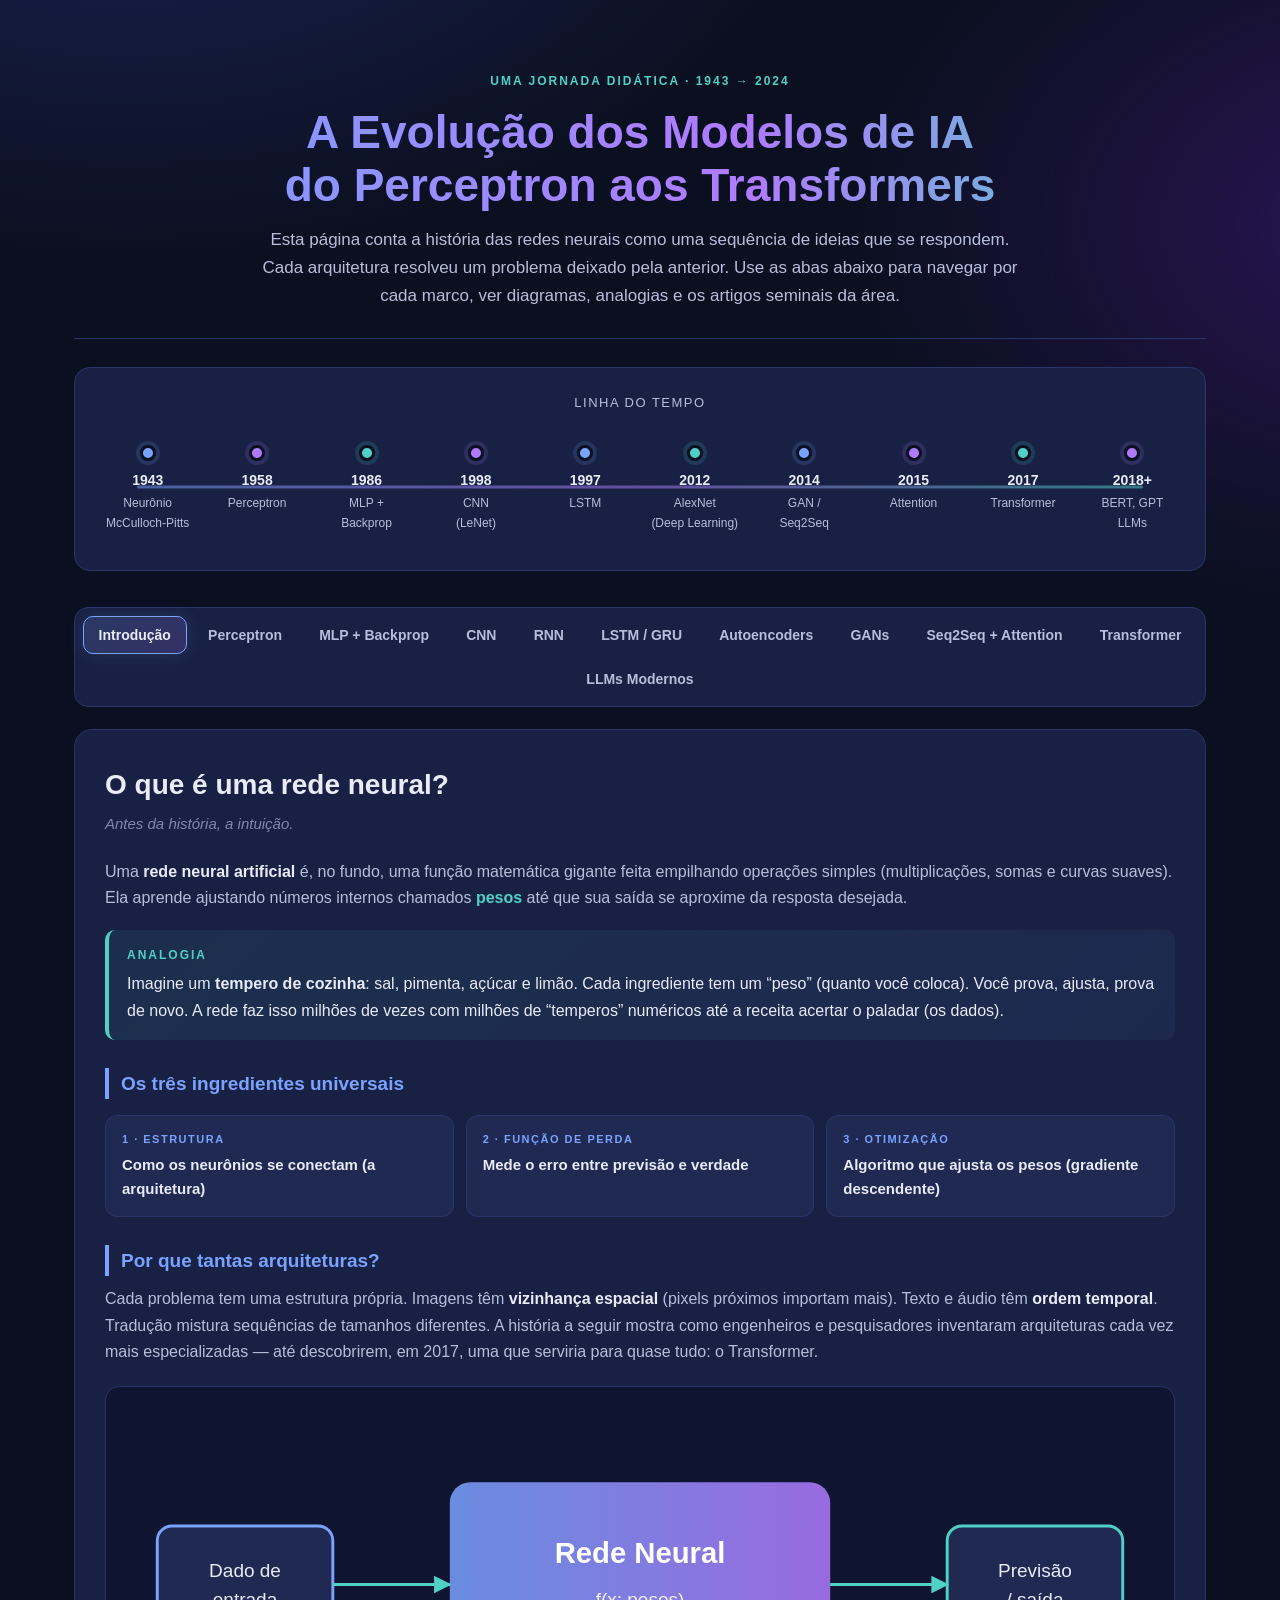
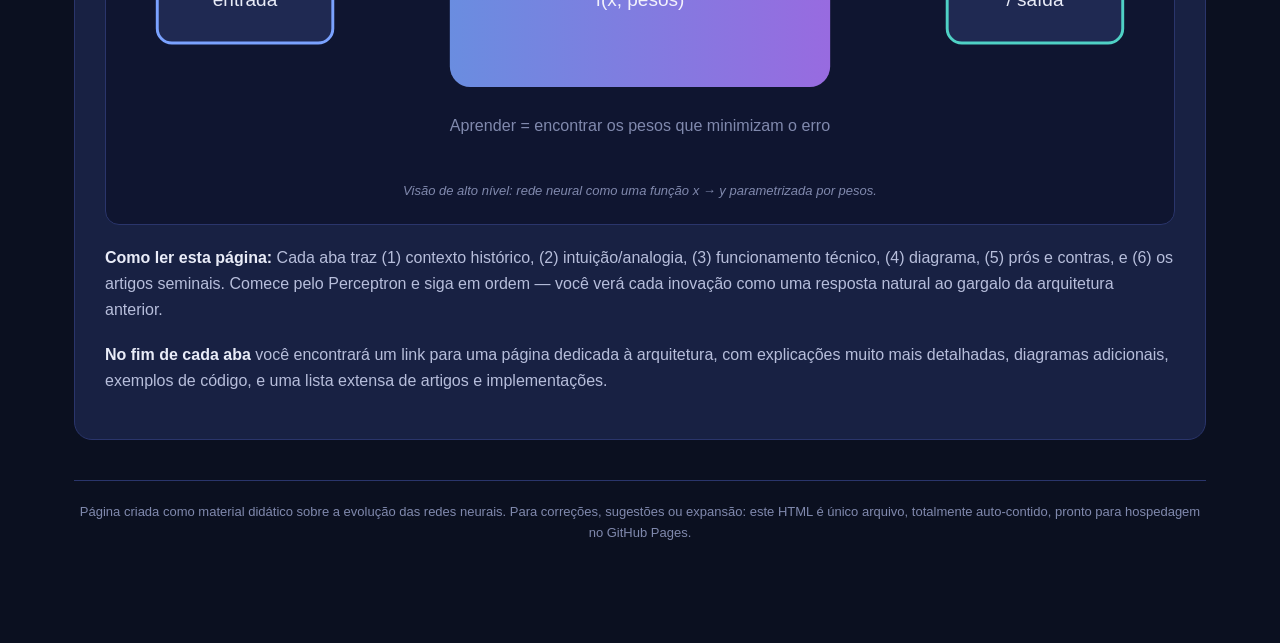
==== commit 6a64a5f4: "Cria página detalhadas para cada arquitetura de modelo" ====
--- a/index.html
+++ b/index.html
@@ -335,6 +335,27 @@
     font-size: 13px;
   }
   footer a { color: var(--accent); text-decoration: none; }
+
+  /* ============ DEEPLINK ============ */
+  .deeplink {
+    display: block;
+    margin-top: 28px;
+    padding: 18px 22px;
+    background: linear-gradient(135deg, rgba(122,162,255,0.15), rgba(176,122,255,0.18));
+    border: 1px solid var(--accent);
+    border-radius: 12px;
+    color: var(--ink);
+    text-decoration: none;
+    font-weight: 600;
+    transition: all 0.2s ease;
+  }
+  .deeplink:hover {
+    transform: translateY(-2px);
+    box-shadow: 0 10px 30px rgba(122,162,255,0.18);
+  }
+  .deeplink .dt { display: block; color: var(--accent-3); font-size: 12px; letter-spacing: 2px; text-transform: uppercase; font-weight: 700; margin-bottom: 4px; }
+  .deeplink .dn { font-size: 17px; }
+  .deeplink .arrow { float: right; font-size: 22px; color: var(--accent); }
 
   /* ============ SVG STYLES ============ */
   .svg-bg { fill: #0f1530; }
@@ -474,6 +495,12 @@
       Comece pelo Perceptron e siga em ordem — você verá cada inovação como uma resposta natural
       ao gargalo da arquitetura anterior.
     </p>
+
+    <p style="margin-top: 18px;">
+      <strong>No fim de cada aba</strong> você encontrará um link para uma página dedicada à
+      arquitetura, com explicações muito mais detalhadas, diagramas adicionais, exemplos de
+      código, e uma lista extensa de artigos e implementações.
+    </p>
   </section>
 
   <!-- ============ PANEL: PERCEPTRON ============ -->
@@ -612,6 +639,12 @@
         <span class="pauthors">Marvin Minsky, Seymour Papert — MIT Press</span>
       </div>
     </div>
+
+    <a href="perceptron.html" class="deeplink">
+      <span class="arrow">→</span>
+      <span class="dt">Página completa</span>
+      <span class="dn">Perceptron — explicação detalhada, diagramas, exemplos de código e mais artigos</span>
+    </a>
   </section>
 
   <!-- ============ PANEL: MLP ============ -->
@@ -764,6 +797,12 @@
         <span class="pauthors">Kurt Hornik — Neural Networks</span>
       </div>
     </div>
+
+    <a href="mlp.html" class="deeplink">
+      <span class="arrow">→</span>
+      <span class="dt">Página completa</span>
+      <span class="dn">MLP + Backpropagation — explicação detalhada, fórmulas, código e mais artigos</span>
+    </a>
   </section>
 
   <!-- ============ PANEL: CNN ============ -->
@@ -932,6 +971,12 @@
         <span class="pauthors">Kaiming He, Xiangyu Zhang, Shaoqing Ren, Jian Sun — CVPR</span>
       </div>
     </div>
+
+    <a href="cnn.html" class="deeplink">
+      <span class="arrow">→</span>
+      <span class="dt">Página completa</span>
+      <span class="dn">CNN — Redes Convolucionais: convolução, pooling, hierarquia, ImageNet, ResNet e mais</span>
+    </a>
   </section>
 
   <!-- ============ PANEL: RNN ============ -->
@@ -1086,6 +1131,12 @@
         <span class="pauthors">Yoshua Bengio, Patrice Simard, Paolo Frasconi — IEEE Trans. on NN</span>
       </div>
     </div>
+
+    <a href="rnn.html" class="deeplink">
+      <span class="arrow">→</span>
+      <span class="dt">Página completa</span>
+      <span class="dn">RNN — Redes Recorrentes: anatomia, BPTT, topologias, bidirectional, char-RNN e mais</span>
+    </a>
   </section>
 
   <!-- ============ PANEL: LSTM ============ -->
@@ -1230,6 +1281,12 @@
         <span class="pauthors">Klaus Greff et al. — análise sistemática das variantes</span>
       </div>
     </div>
+
+    <a href="lstm.html" class="deeplink">
+      <span class="arrow">→</span>
+      <span class="dt">Página completa</span>
+      <span class="dn">LSTM e GRU — anatomia detalhada da célula, portões, equações, GNMT e mais</span>
+    </a>
   </section>
 
   <!-- ============ PANEL: AUTOENCODER ============ -->
@@ -1357,6 +1414,12 @@
         <span class="pauthors">Diederik Kingma, Max Welling — ICLR</span>
       </div>
     </div>
+
+    <a href="autoencoder.html" class="deeplink">
+      <span class="arrow">→</span>
+      <span class="dt">Página completa</span>
+      <span class="dn">Autoencoders e VAE — tipos, denoising, sparse, VAE, VQ-VAE e geração latente</span>
+    </a>
   </section>
 
   <!-- ============ PANEL: GAN ============ -->
@@ -1491,6 +1554,12 @@
         <span class="pauthors">Tero Karras, Samuli Laine, Timo Aila — NVIDIA</span>
       </div>
     </div>
+
+    <a href="gan.html" class="deeplink">
+      <span class="arrow">→</span>
+      <span class="dt">Página completa</span>
+      <span class="dn">GAN — gerador vs discriminador, DCGAN, StyleGAN, CycleGAN, e a era da difusão</span>
+    </a>
   </section>
 
   <!-- ============ PANEL: SEQ2SEQ ============ -->
@@ -1622,6 +1691,12 @@
         <span class="pauthors">Minh-Thang Luong, Hieu Pham, Christopher Manning — EMNLP</span>
       </div>
     </div>
+
+    <a href="seq2seq.html" class="deeplink">
+      <span class="arrow">→</span>
+      <span class="dt">Página completa</span>
+      <span class="dn">Seq2Seq + Attention — encoder-decoder, atenção de Bahdanau, beam search e mais</span>
+    </a>
   </section>
 
   <!-- ============ PANEL: TRANSFORMER ============ -->
@@ -1810,6 +1885,12 @@
         <span class="pauthors">Alexey Dosovitskiy et al. — Google</span>
       </div>
     </div>
+
+    <a href="transformer.html" class="deeplink">
+      <span class="arrow">→</span>
+      <span class="dt">Página completa</span>
+      <span class="dn">Transformer — Q/K/V, multi-head, positional encoding, encoder, decoder e variantes</span>
+    </a>
   </section>
 
   <!-- ============ PANEL: LLMs ============ -->
@@ -1979,6 +2060,12 @@
       — mas variantes como Mamba (state-space models) já começam a desafiar seu reinado em sequências
       muito longas.
     </p>
+
+    <a href="llm.html" class="deeplink">
+      <span class="arrow">→</span>
+      <span class="dt">Página completa</span>
+      <span class="dn">LLMs Modernos — pré-treino, SFT, RLHF, Constitutional AI, agentes e o futuro</span>
+    </a>
   </section>
 
   <footer>
